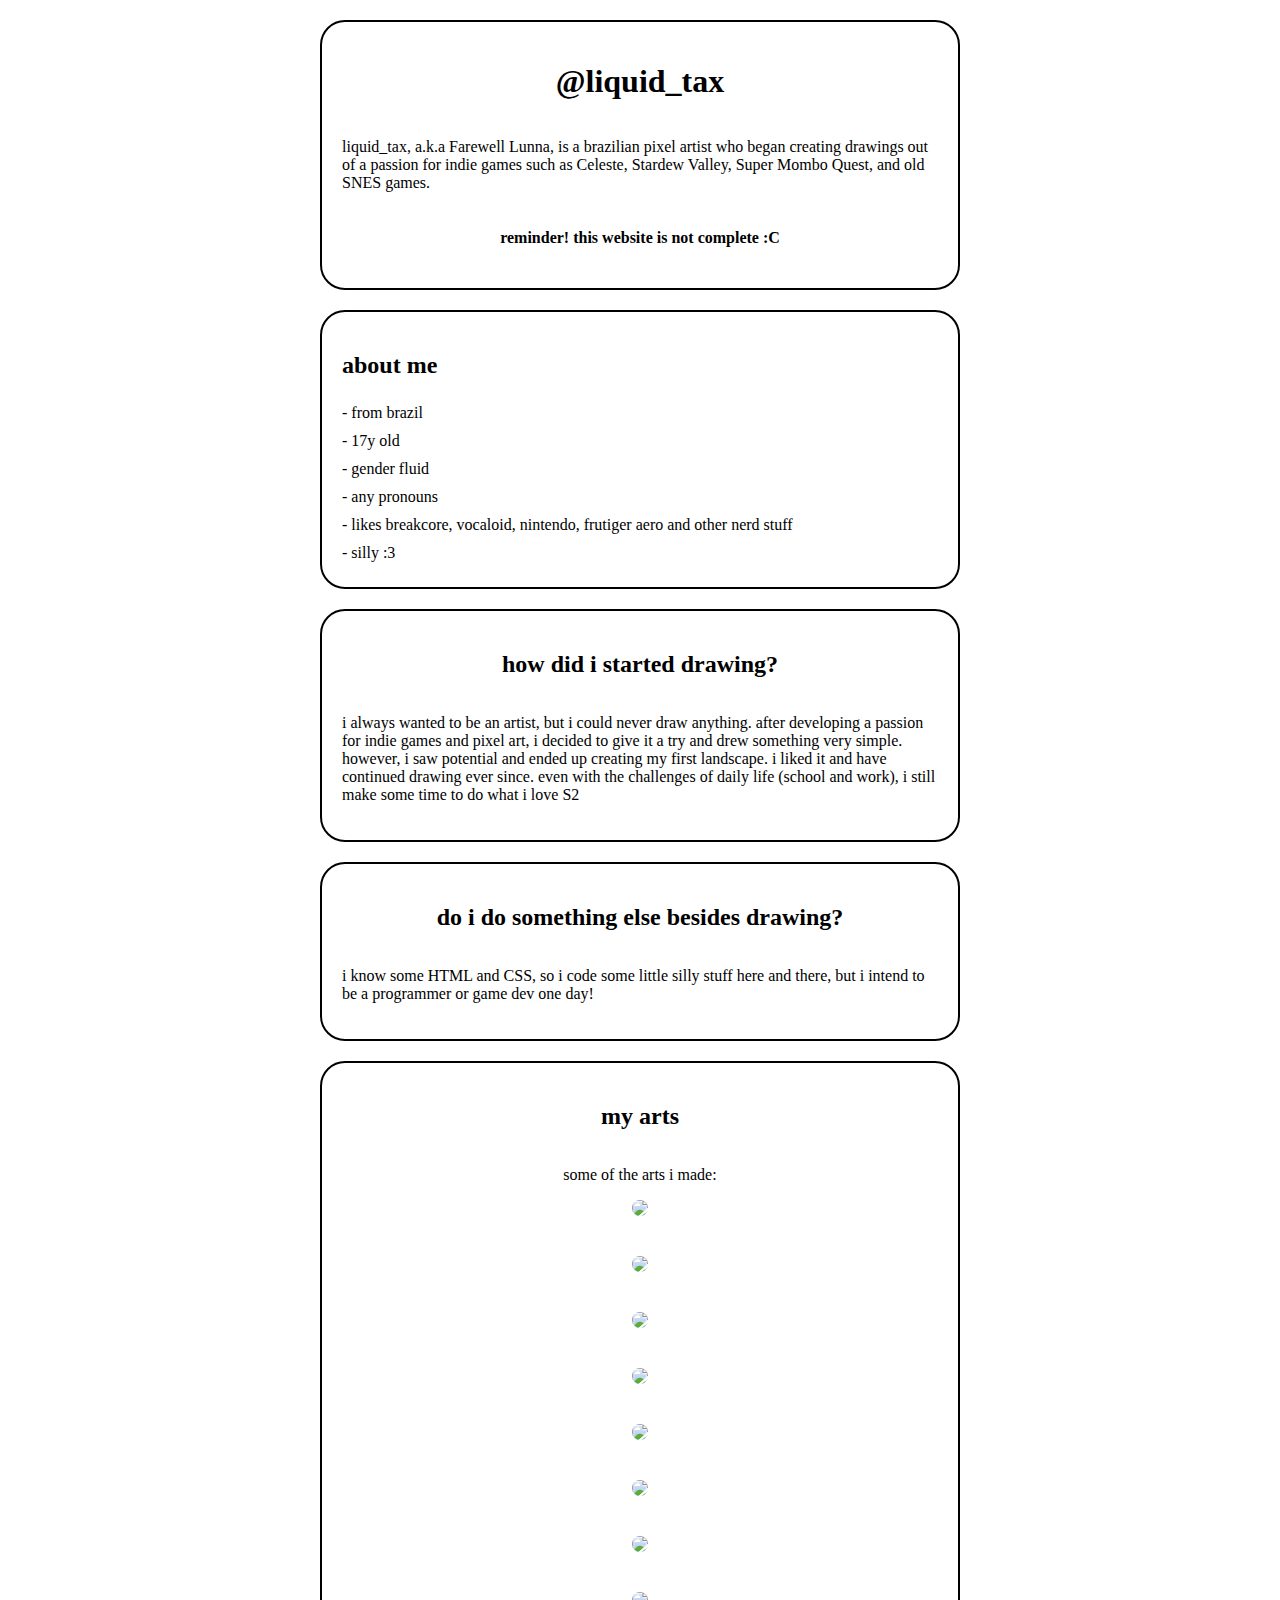
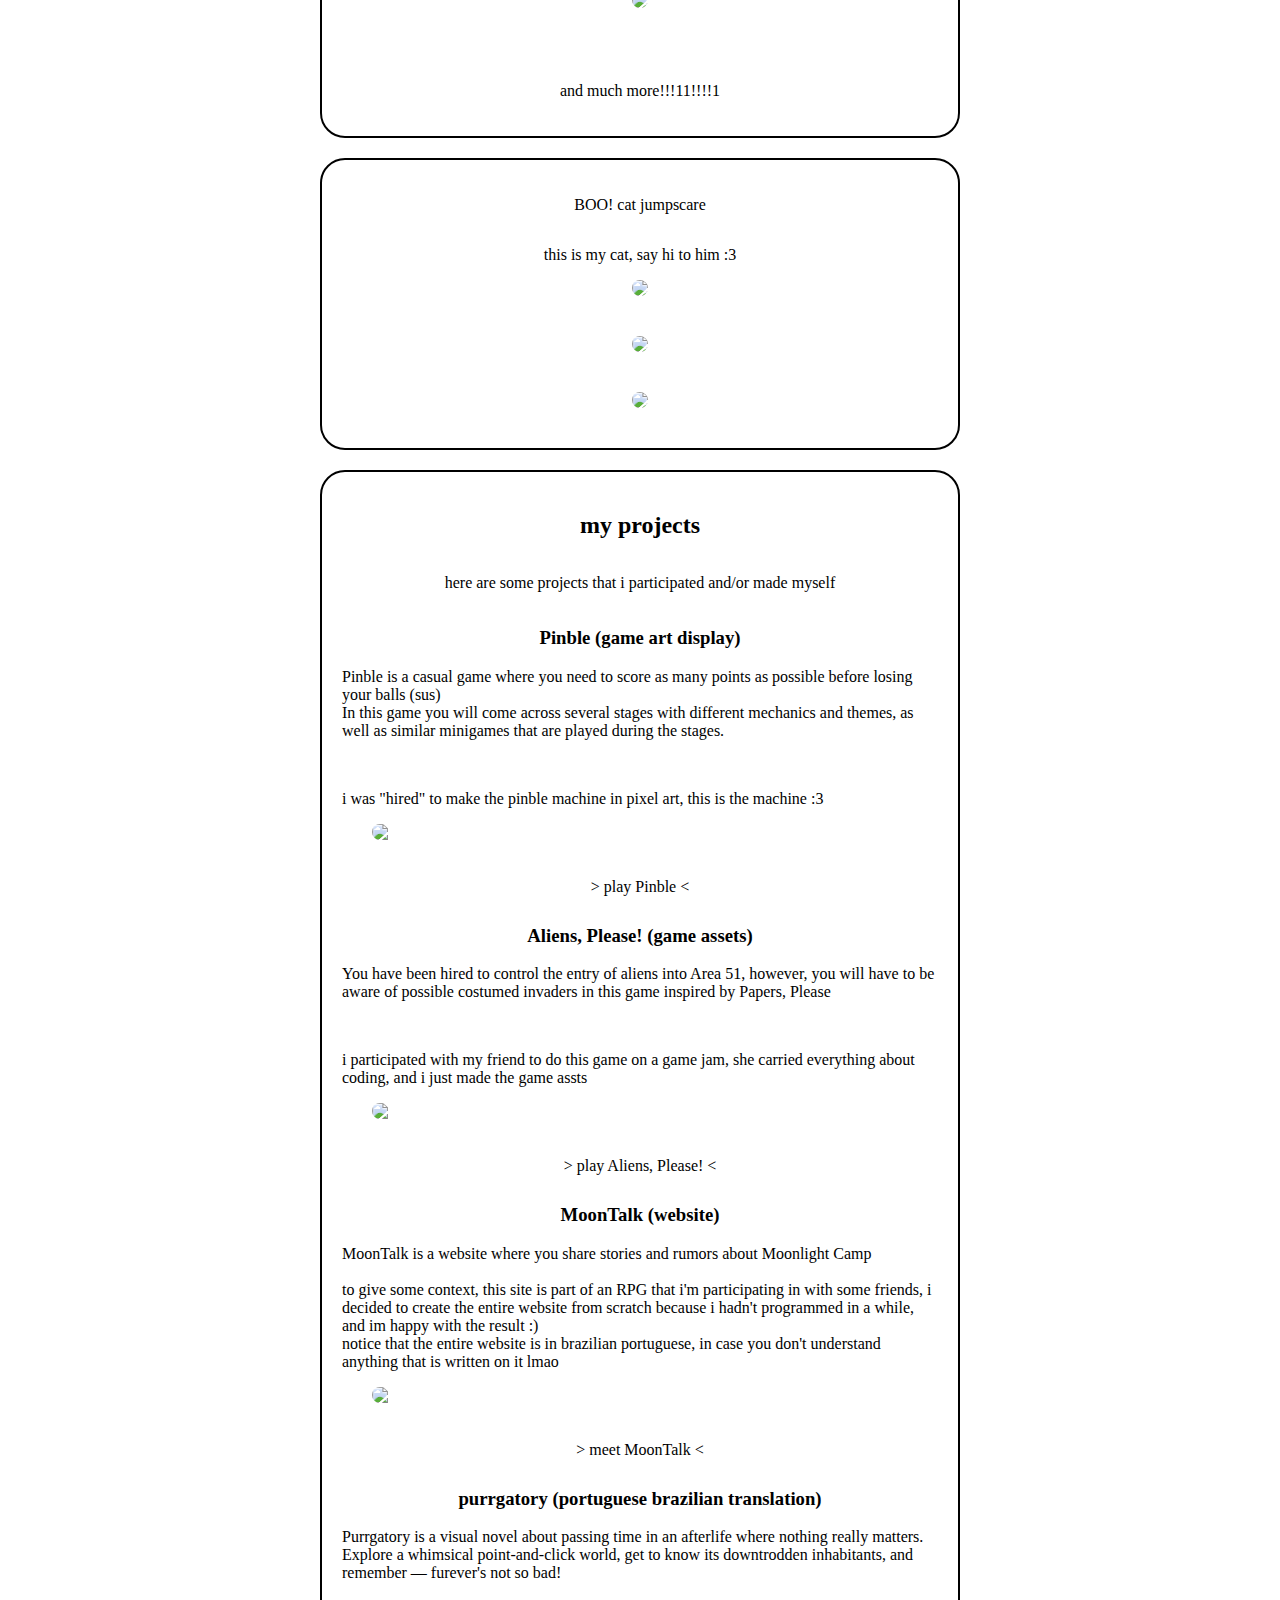
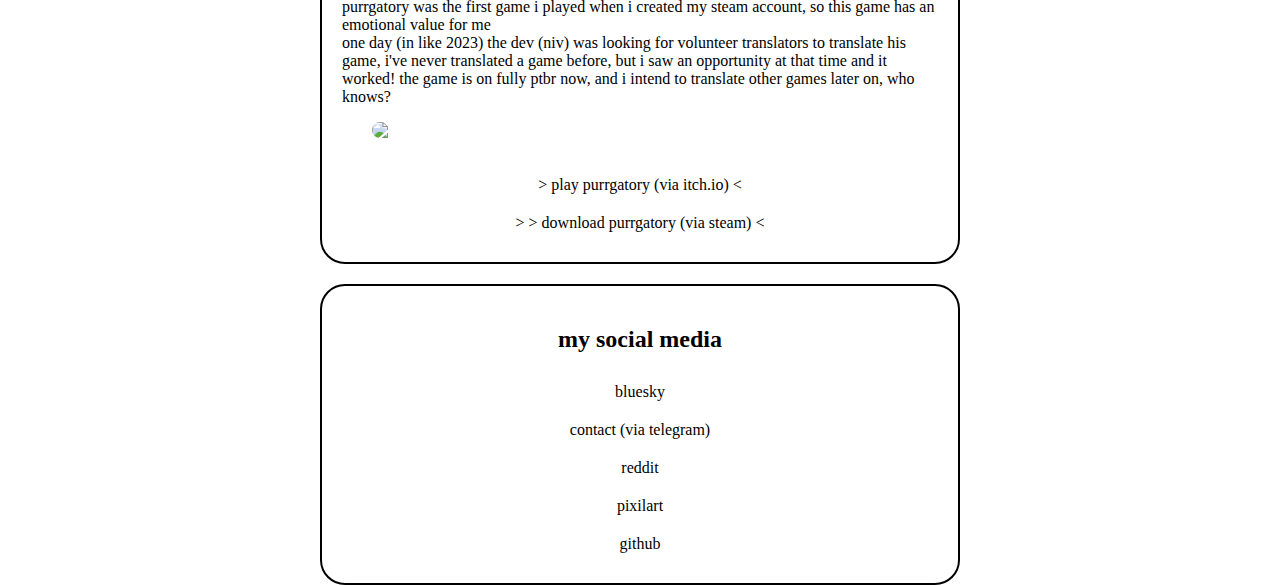
==== index.html @ 8b19fe24 "aded stuf yes" ====
<!DOCTYPE html>
<html lang="pt-br">
<head>
    <meta charset="UTF-8">
    <meta name="viewport" content="width=device-width, initial-scale=1.0">
    <title>liquid_tax</title>
    <link rel="stylesheet" href="style.css">
    <meta name="description" content="liquid_tax - Brazilian pixel artist and indie game enthusiast. explore my art, projects, and more.">

</head>
<body>
    <div class="container">
    <div class="cont-intro">
        <h1>@liquid_tax</h1>
        <p>liquid_tax, a.k.a Farewell Lunna, is a brazilian pixel artist who began creating drawings out of a passion for indie games such as Celeste, Stardew Valley, Super Mombo Quest, and old SNES games.</p>
        <h4>reminder! this website is not complete :C</h4>
    </div>

    <div class="cont-aboutme">
        <h2>about me</h2>
        <p>- from brazil</p>
        <p>- 17y old</p>
        <p>- gender fluid</p>
        <p>- any pronouns</p>
        <p>- likes breakcore, vocaloid, nintendo, frutiger aero and other nerd stuff</p>
        <p>- silly :3</p>
    </div>

    <div class="cont-howitstarted">
        <h2>how did i started drawing?</h2>
        <p>i always wanted to be an artist, but i could never draw anything. after developing a passion for indie games and pixel art, i decided to give it a try and drew something very simple. however, i saw potential and ended up creating my first landscape. i liked it and have continued drawing ever since. even with the challenges of daily life (school and work), i still make some time to do what i love S2</p>
    </div>

    <div class="cont-code">
        <h2>do i do something else besides drawing?</h2>
        <p>i know some HTML and CSS, so i code some little silly stuff here and there, but i intend to be a programmer or game dev one day!</p>
    </div>

    <div class="cont-arts">
        <h2>my arts</h2>
        <p>some of the arts i made:</p>
        <div class="arts-grid"> 
            <img src="images/liquidtaxart_1.png">
            <img src="images/liquidtaxart_2.png">
            <img src="images/liquidtaxart_3.png">
            <img src="images/liquidtaxart_4.png">
            <img src="images/liquidtaxart_5.png">
            <img src="images/liquidtaxart_6.png">
            <img src="images/liquidtaxart_7.png">
            <img src="images/liquidtaxart_8.png">
            <br>
        </div>
        <p>and much more!!!11!!!!1</p>
    </div>

    <div class="cont-cat">
        <p>BOO! cat jumpscare</p>
        <p>this is my cat, say hi to him :3</p>
        <div class="cat-grid">
        <img src="images/cat.jpg">
        <img src="images/cat2.jpg">
        <img src="images/cat3.jpg">
        </div>
    </div>

    <div class="cont-projects">
        <h2>my projects</h2>
        <p>here are some projects that i participated and/or made myself</p>
            <div class="projects-pinble">
                <h3>Pinble (game art display)</h3>
                <p>Pinble is a casual game where you need to score as many points as possible before losing your balls (sus)<br>
                In this game you will come across several stages with different mechanics and themes, as well as similar minigames that are played during the stages.</p>
                <br>
                <p>i was "hired" to make the pinble machine in pixel art, this is the machine :3</p>
                <img src="images/projdisplay_pinble.png"><br>
                <a href="https://controlev.itch.io/pinble" target="_blank"> &gt; play Pinble &lt; </a>
            </div>

            <div class="projects-aliensplease">
                <h3>Aliens, Please! (game assets)</h3>
                <p>You have been hired to control the entry of aliens into Area 51, however, you will have to be aware of possible costumed invaders in this game inspired by Papers, Please</p>
                <br>
                <p>i participated with my friend to do this game on a game jam, she carried everything about coding, and i just made the game assts</p>
                <img src="images/projdisplay_aliens.jpg"><br>
                <a href="https://cachorro-voador.itch.io/aliens-please" target="_blank"> &gt; play Aliens, Please! &lt; </a>
            </div>

            <div class="projects-moontalk">
                <h3>MoonTalk (website)</h3>
                <p>MoonTalk is a website where you share stories and rumors about Moonlight Camp<br><br>
                to give some context, this site is part of an RPG that i'm participating in with some friends, i decided to create the entire website from scratch because i hadn't programmed in a while, and im happy with the result :)<br>
                notice that the entire website is in brazilian portuguese, in case you don't understand anything that is written on it lmao</p>
                <img src="images/projdisplay_moontalk.png"><br>
                <a href=" https://luccatarifa.github.io/moontalk-rumors/" target="_blank"> &gt; meet MoonTalk &lt; </a>
            </div>

            <div class="projects-purrgy">
                <h3>purrgatory (portuguese brazilian translation)</h3>
                <p>Purrgatory is a visual novel about passing time in an afterlife where nothing really matters. Explore a whimsical point-and-click world, get to know its downtrodden inhabitants, and remember — furever's not so bad!</p>
                <p>purrgatory was the first game i played when i created my steam account, so this game has an emotional value for me<br>
                one day (in like 2023) the dev (niv) was looking for volunteer translators to translate his game, i've never translated a game before, but i saw an opportunity at that time and it worked! the game is on fully ptbr now, and i intend to translate other games later on, who knows?</p>
                <img src="images/projdisplay_purrgy.jpg"><br>
                <a href="https://nivrad00.itch.io/purrgatory" target="_blank"> &gt; play purrgatory (via itch.io) &lt; </a><br>>
                <a href="https://store.steampowered.com/app/1713610/Purrgatory/" target="_blank"> &gt; download purrgatory (via steam) &lt; </a>
            </div>
    </div>

    <div class="cont-social">
        <h2>my social media</h2>
        <a href="https://bsky.app/profile/liquidtax.bsky.social" target="_blank">bluesky</a>
        <a href="https://t.me/liquid_tax" target="_blank">contact (via telegram)</a>
        <a href="https://www.reddit.com/user/liquidtax/" target="_blank">reddit</a>
        <a href="https://www.pixilart.com/liquidtax" target="_blank">pixilart</a>
        <a href="https://github.com/luccatarifa" target="_blank">github</a>
        </div>

    </div>
</body>
</html>
---- style.css ----
:root {
    /* cores */
    --bg-color: #ffffff;
}

body, html {
    margin: 0;
    padding: 0;
    height: 100%;
    background-color: var(--bg-color);
}

*, *::before, *::after {
    box-sizing: border-box;
}

/* containters */
.cont-intro,
.cont-aboutme,
.cont-howitstarted,
.cont-social,
.cont-code,
.cont-arts,
.cont-cat,
.cont-projects {
    margin: 20px auto;
    padding: 20px;
    border: 2px solid;
    border-radius: 25px;
    max-width: 900px;
    width: 50%;
    display: flex;
    flex-direction: column;
    justify-content: center;
    align-items: center;
    box-sizing: border-box;
}

.cont-aboutme {
    align-items: flex-start;
}

.cont-aboutme p {
    margin: 5px 0;
}

/* image grids */
.arts-grid, .cat-grid {
    display: grid;
    grid-template-columns: repeat(auto-fill, minmax(200px, 1fr));
    gap: 20px;
    justify-items: center;
}

/* images */
.arts-grid img, 
.cat-grid img, 
.cont-arts img, 
.cont-cat img, 
.cont-projects img {
    max-width: 90%;
    height: auto;
    display: block;
    border-radius: 10px;
    margin-bottom: 20px;
}

/* estilos */
.cont-projects {
    text-align: center;
}

.cont-projects h3,
.cont-projects a {
    text-align: center;
}

.cont-projects p {
    text-align: left;
}

.cont-projects a {
    margin: 10px 0; 
    color: inherit; 
    text-decoration: none; 
    display: inline-block;
}

.cont-projects a:hover {
    text-decoration: underline;
}

.cont-projects img {
    max-height: 400px; 
    object-fit: cover;
    margin: 10px auto;
}

/* social media links */
.cont-social a,
.cont-projects a {
    margin: 10px 0;
    color: inherit;
    text-decoration: none;
}

.cont-social a:hover {
    text-decoration: underline;
}

/* ajuste pra telas menores */
@media (max-width: 768px) {
    .cont-intro,
    .cont-aboutme,
    .cont-howitstarted,
    .cont-social,
    .cont-code,
    .cont-arts,
    .cont-cat,
    .cont-projects {
        width: 90%; 
        padding: 10px; 
    }

    .arts-grid, .cat-grid {
        grid-template-columns: repeat(auto-fill, minmax(150px, 1fr));
    }
}

@media (max-width: 480px) {
    .arts-grid, .cat-grid {
        display: flex;
        flex-direction: row;
        overflow-x: scroll;
        gap: 10px;
    }

    .arts-grid img, .cat-grid img {
        width: 70%;
        flex-shrink: 0;
    }

    .cont-arts img, .cont-cat img {
        max-width: 100%;
    }
}
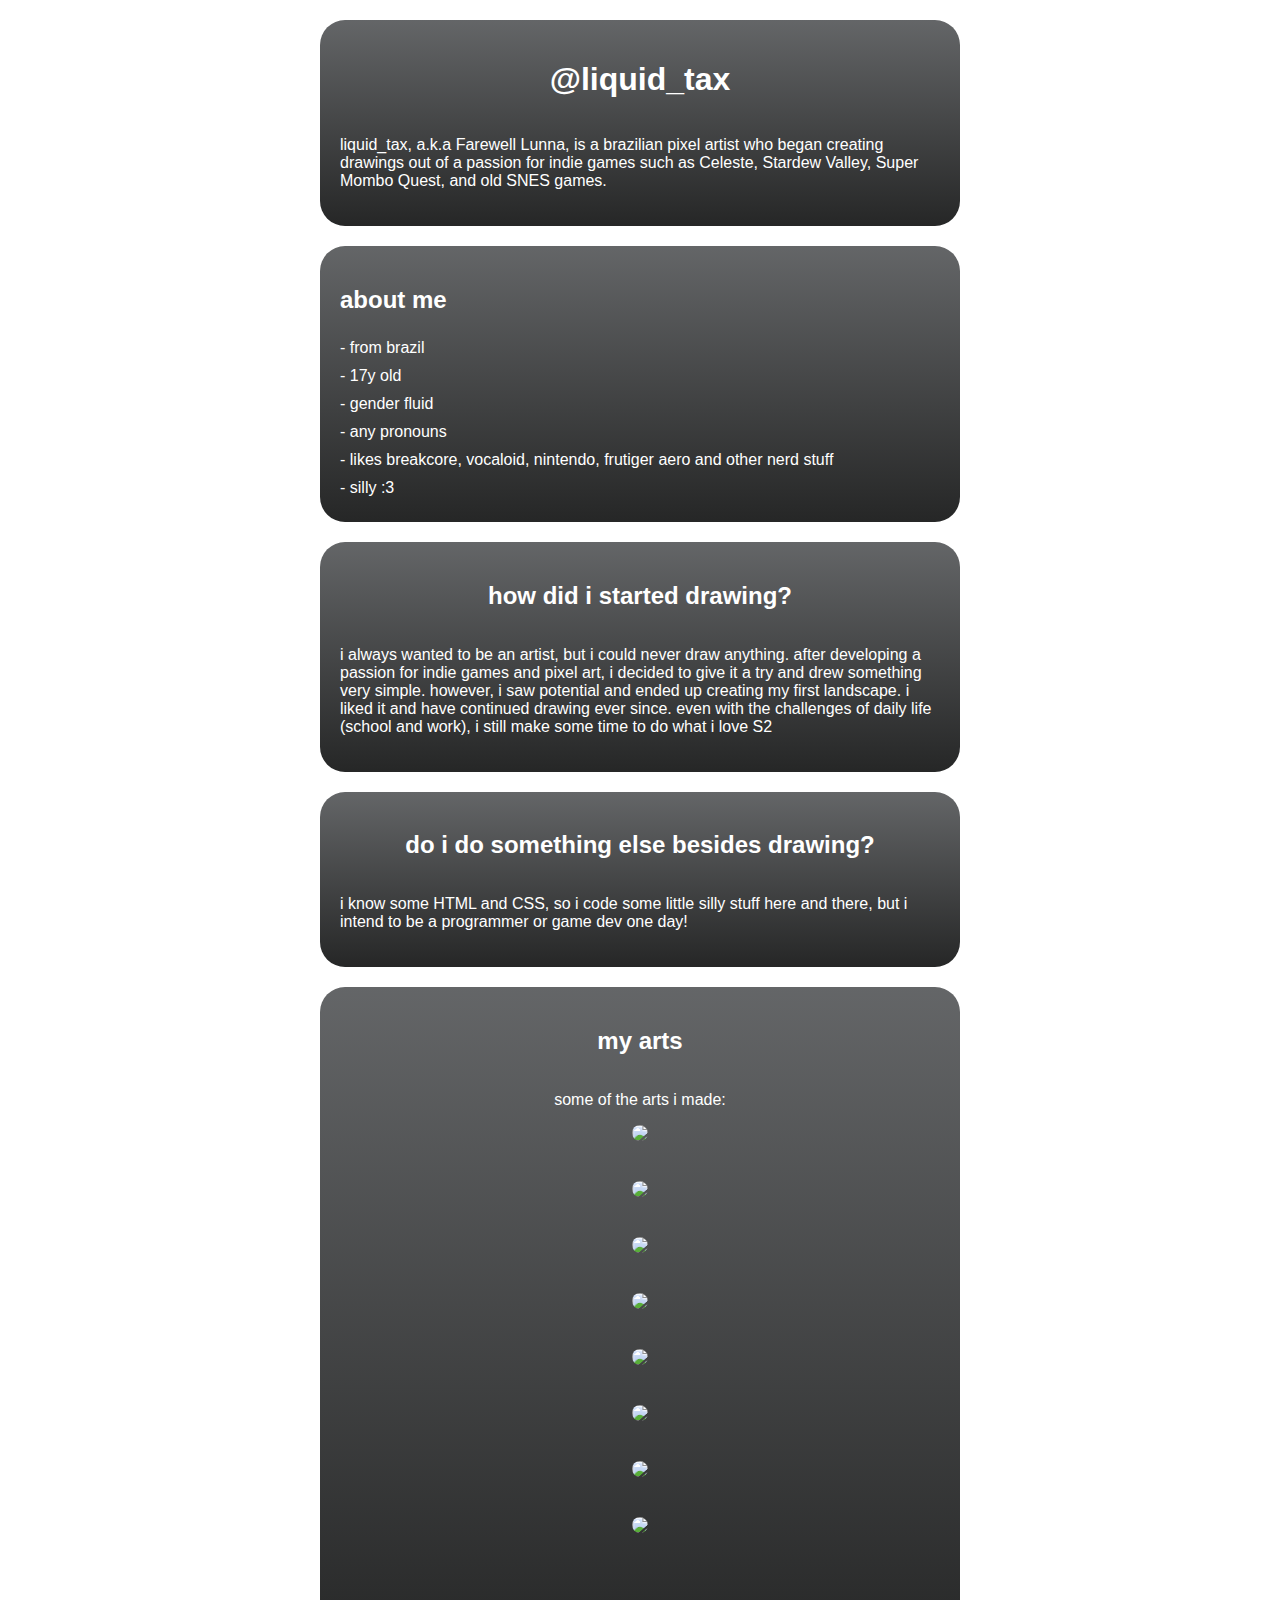
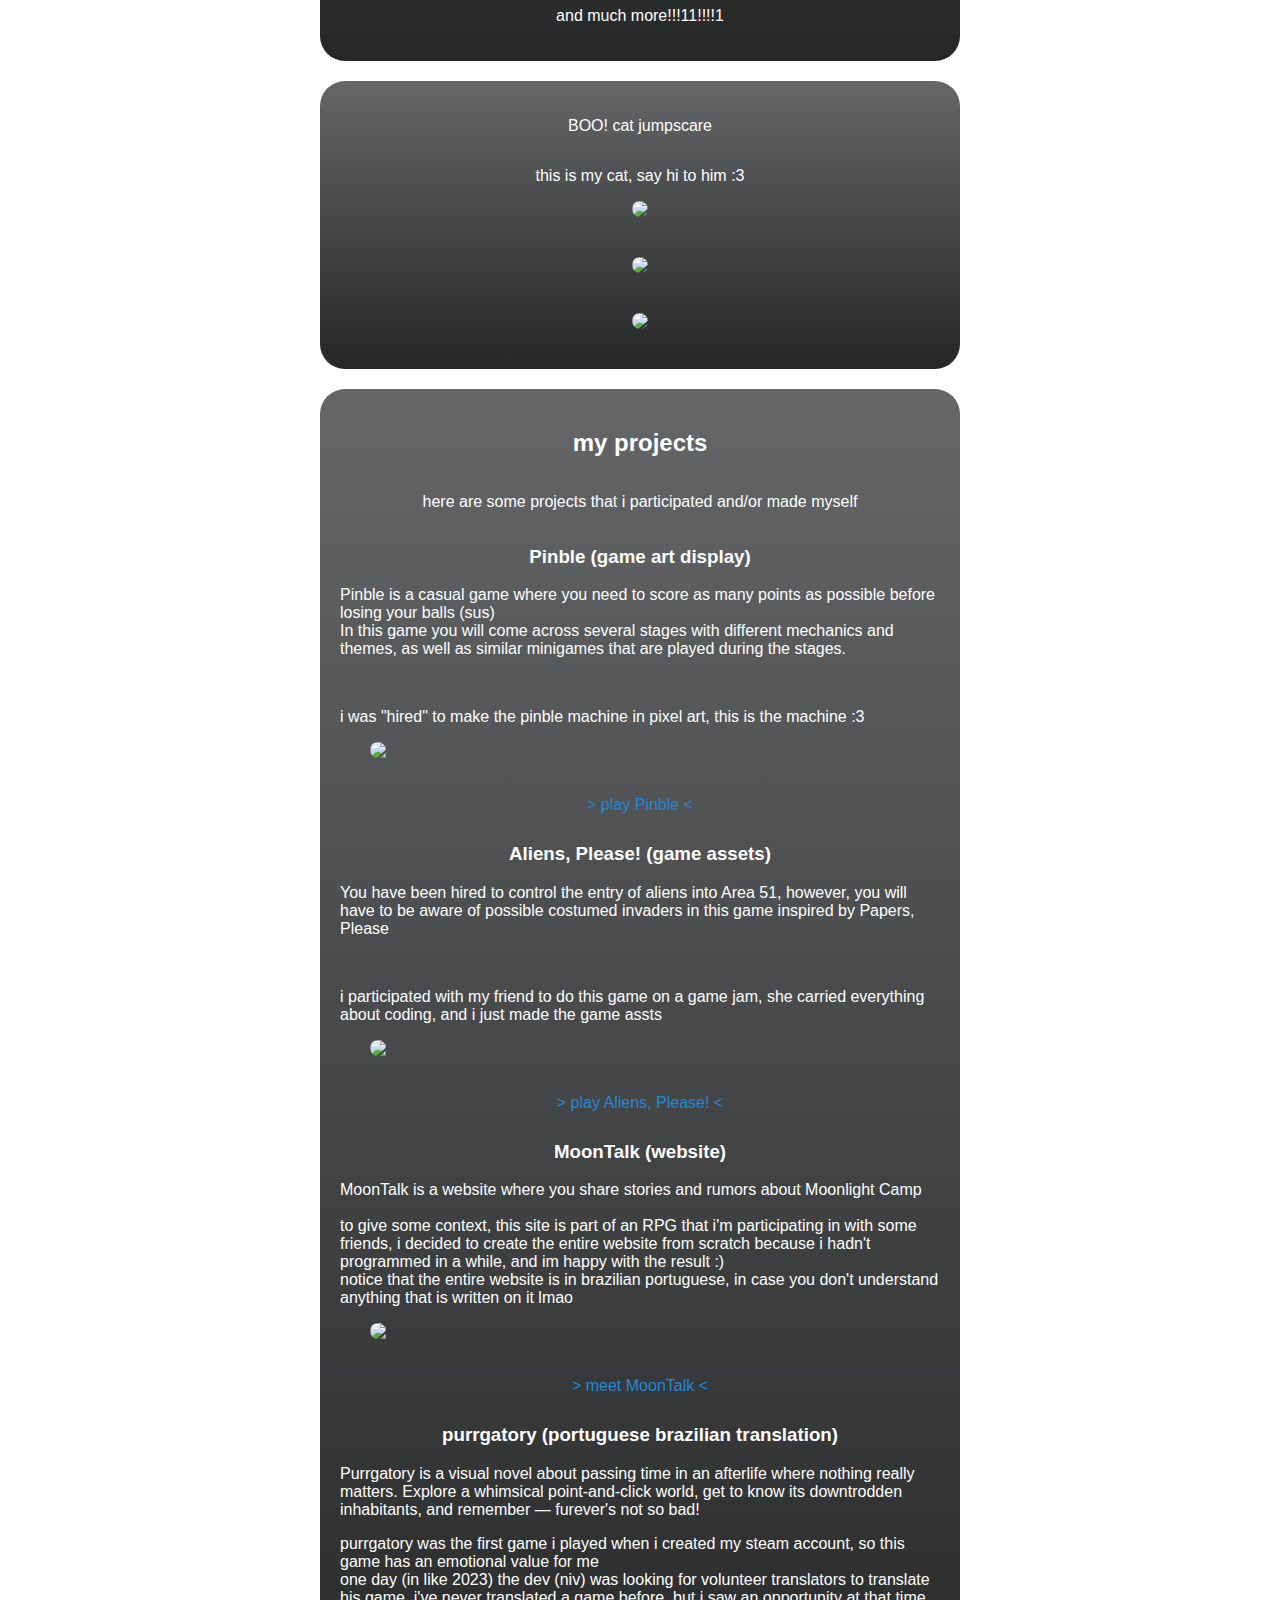
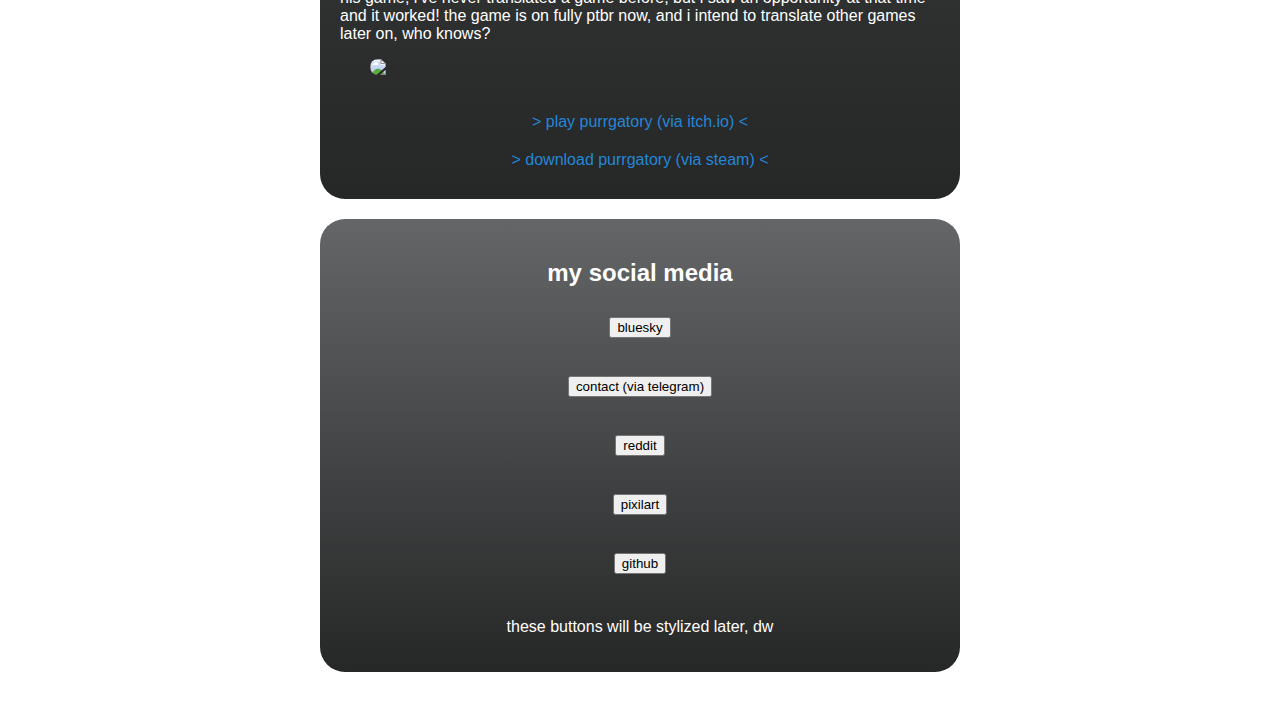
==== commit 5fcfdcec: "more css" ====
--- a/index.html
+++ b/index.html
@@ -5,7 +5,7 @@
     <meta name="viewport" content="width=device-width, initial-scale=1.0">
     <title>liquid_tax</title>
     <link rel="stylesheet" href="style.css">
-    <meta name="description" content="liquid_tax - Brazilian pixel artist and indie game enthusiast. explore my art, projects, and more.">
+    <meta name="description" content="my own portfolio, check it out">
 
 </head>
 <body>
@@ -13,7 +13,6 @@
     <div class="cont-intro">
         <h1>@liquid_tax</h1>
         <p>liquid_tax, a.k.a Farewell Lunna, is a brazilian pixel artist who began creating drawings out of a passion for indie games such as Celeste, Stardew Valley, Super Mombo Quest, and old SNES games.</p>
-        <h4>reminder! this website is not complete :C</h4>
     </div>
 
     <div class="cont-aboutme">
@@ -100,20 +99,22 @@
                 <p>purrgatory was the first game i played when i created my steam account, so this game has an emotional value for me<br>
                 one day (in like 2023) the dev (niv) was looking for volunteer translators to translate his game, i've never translated a game before, but i saw an opportunity at that time and it worked! the game is on fully ptbr now, and i intend to translate other games later on, who knows?</p>
                 <img src="images/projdisplay_purrgy.jpg"><br>
-                <a href="https://nivrad00.itch.io/purrgatory" target="_blank"> &gt; play purrgatory (via itch.io) &lt; </a><br>>
-                <a href="https://store.steampowered.com/app/1713610/Purrgatory/" target="_blank"> &gt; download purrgatory (via steam) &lt; </a>
+                <a href="https://nivrad00.itch.io/purrgatory" target="_blank"> &gt; play purrgatory (via itch.io) &lt; </a><br>
+                <a href="https://store.steampowered.com/app/1713610/Purrgatory/" target="_blank">&gt; download purrgatory (via steam) &lt; </a>
             </div>
     </div>
 
     <div class="cont-social">
         <h2>my social media</h2>
-        <a href="https://bsky.app/profile/liquidtax.bsky.social" target="_blank">bluesky</a>
-        <a href="https://t.me/liquid_tax" target="_blank">contact (via telegram)</a>
-        <a href="https://www.reddit.com/user/liquidtax/" target="_blank">reddit</a>
-        <a href="https://www.pixilart.com/liquidtax" target="_blank">pixilart</a>
-        <a href="https://github.com/luccatarifa" target="_blank">github</a>
+        <a href="https://bsky.app/profile/liquidtax.bsky.social" target="_blank"><button>bluesky</button></a><br>
+        <a href="https://t.me/liquid_tax" target="_blank"><button>contact (via telegram)</button></a><br>
+        <a href="https://www.reddit.com/user/liquidtax/" target="_blank"><button>reddit</button></a><br>
+        <a href="https://www.pixilart.com/liquidtax" target="_blank"><button>pixilart</button></a><br>
+        <a href="https://github.com/luccatarifa" target="_blank"><button>github</button></a><br>
+        <p>these buttons will be stylized later, dw</p>
         </div>
+    </div>
 
-    </div>
+    <div class="blank">.</div>
 </body>
 </html>--- a/style.css
+++ b/style.css
@@ -1,13 +1,33 @@
+@font-face {
+    font-family: 'Myriad Apple';
+    src: url(font/MYRIADAT.TTF) format('truetype');
+    font-weight: normal;
+    font-style: normal;
+}
+
 :root {
     /* cores */
-    --bg-color: #ffffff;
+    --w: #ffffff;
+    --button: #2387d8;
+    --gradient-start: #535557e6;
+    --gradient-end: #0e0f0fe6;
 }
 
 body, html {
     margin: 0;
     padding: 0;
     height: 100%;
-    background-color: var(--bg-color);
+    background-image: url(images/bg.jpg);
+    background-size: 100%;
+    font-family: "Myriad Apple", sans-serif;
+}
+
+body, html p, h1, h2, h3 {
+    color: var(--w)
+}
+
+body, html a {
+    color: var(--button)
 }
 
 *, *::before, *::after {
@@ -25,7 +45,6 @@
 .cont-projects {
     margin: 20px auto;
     padding: 20px;
-    border: 2px solid;
     border-radius: 25px;
     max-width: 900px;
     width: 50%;
@@ -34,6 +53,7 @@
     justify-content: center;
     align-items: center;
     box-sizing: border-box;
+    background-image: linear-gradient(180deg, var(--gradient-start) 0%, var(--gradient-end) 100%);
 }
 
 .cont-aboutme {
@@ -42,6 +62,11 @@
 
 .cont-aboutme p {
     margin: 5px 0;
+}
+
+.blank {
+    margin-bottom: 20px;
+    opacity: 0;
 }
 
 /* image grids */
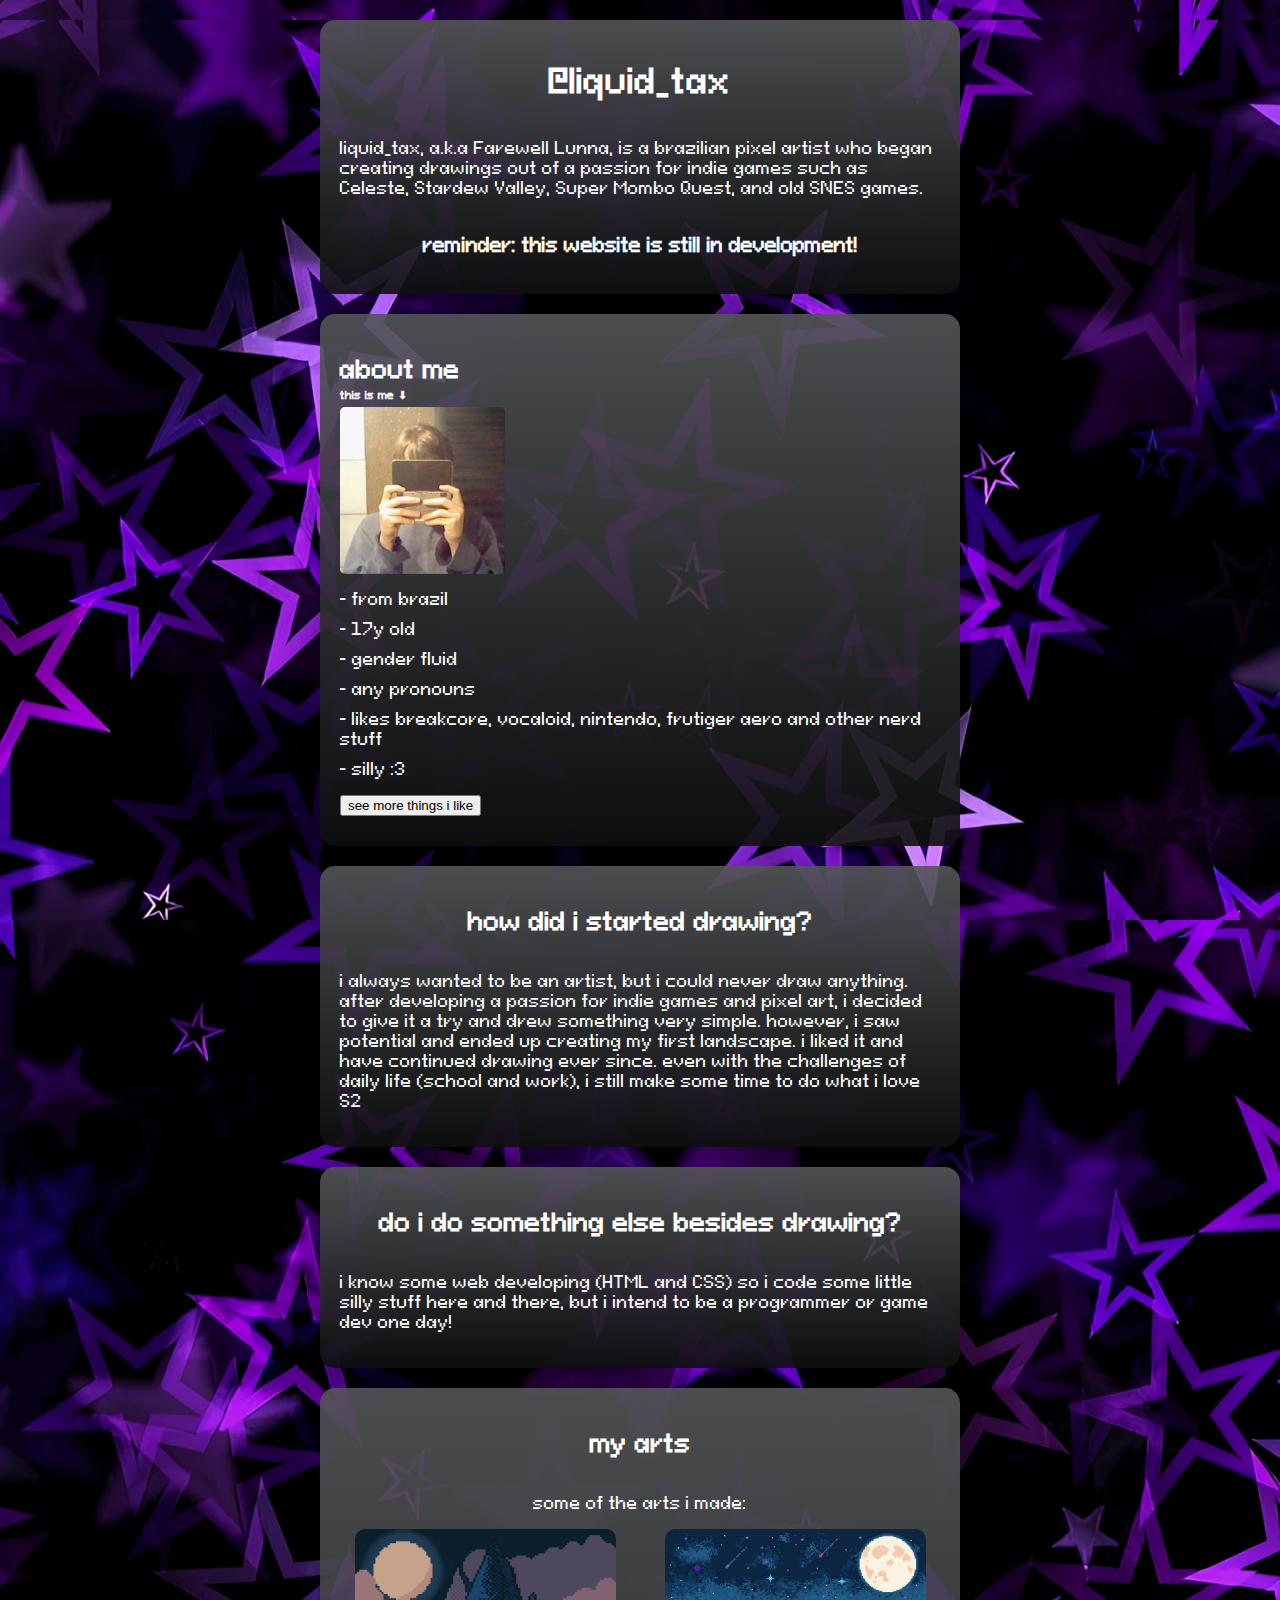
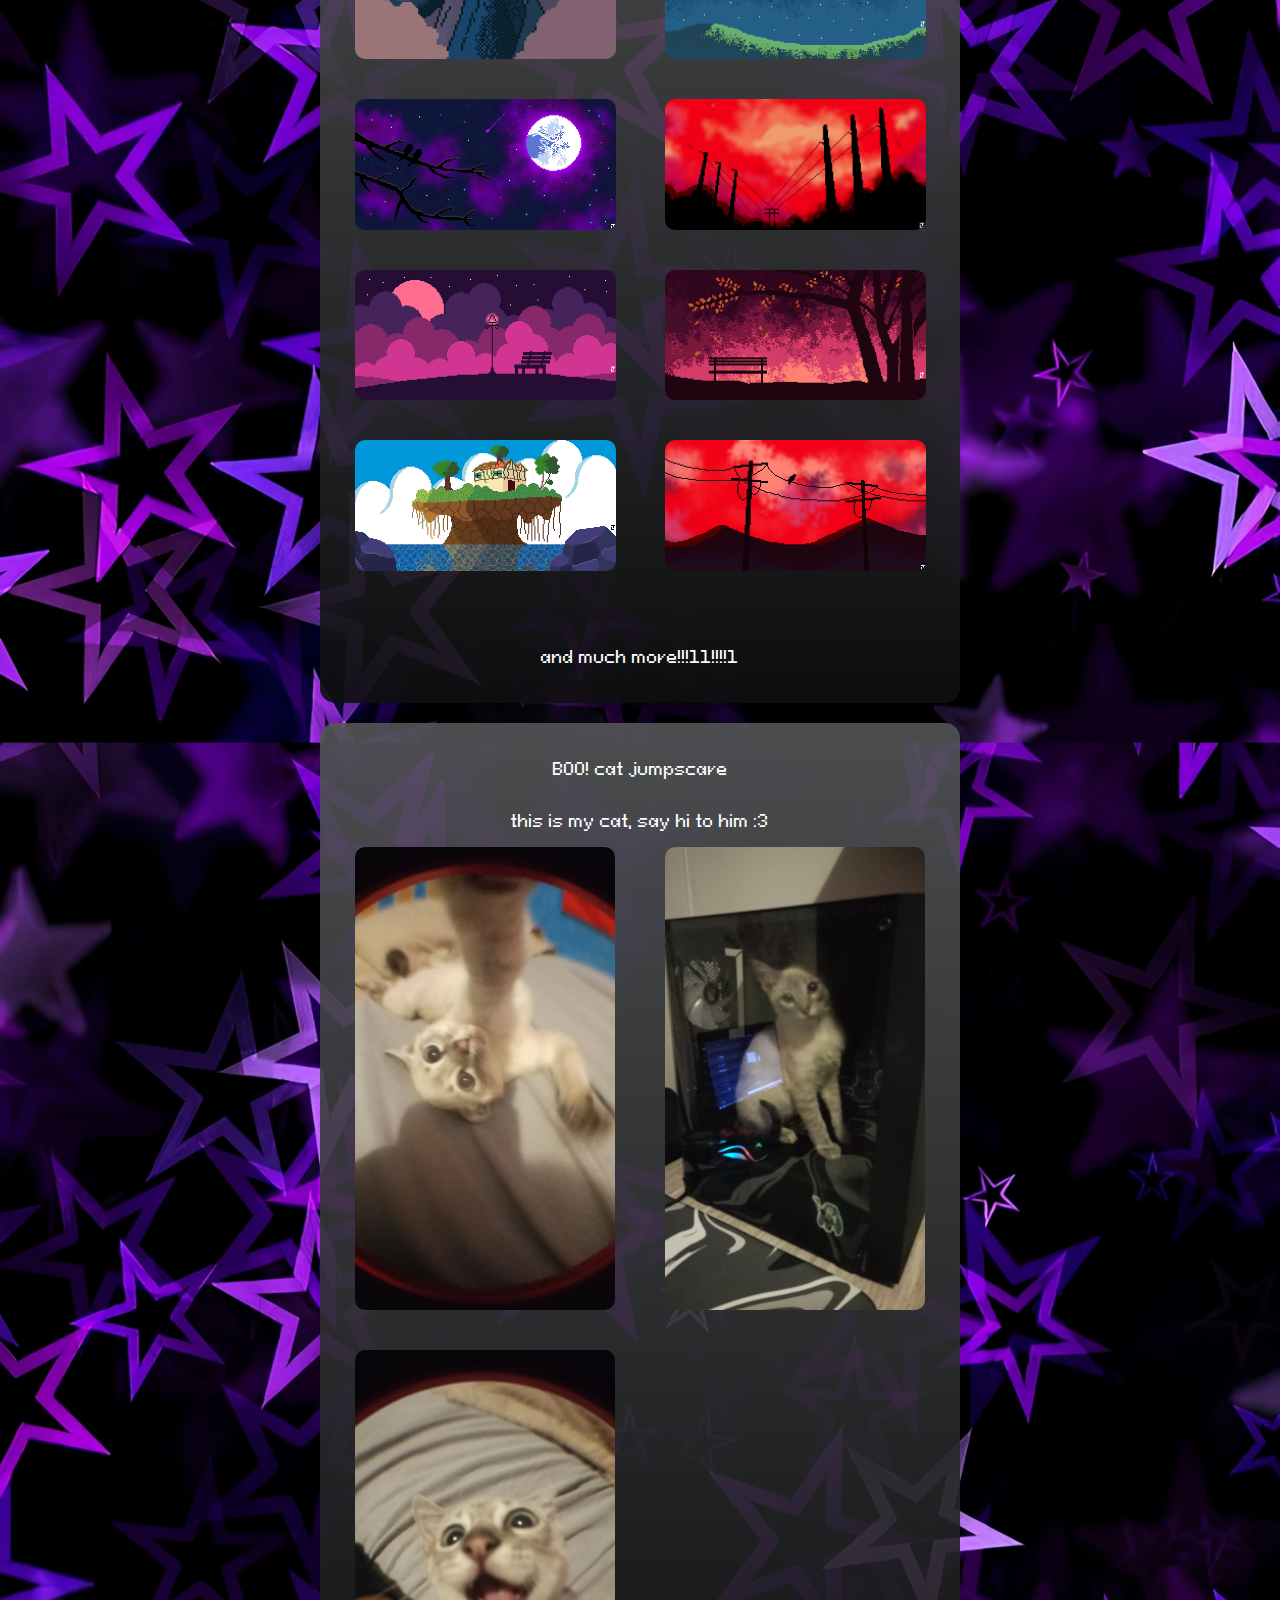
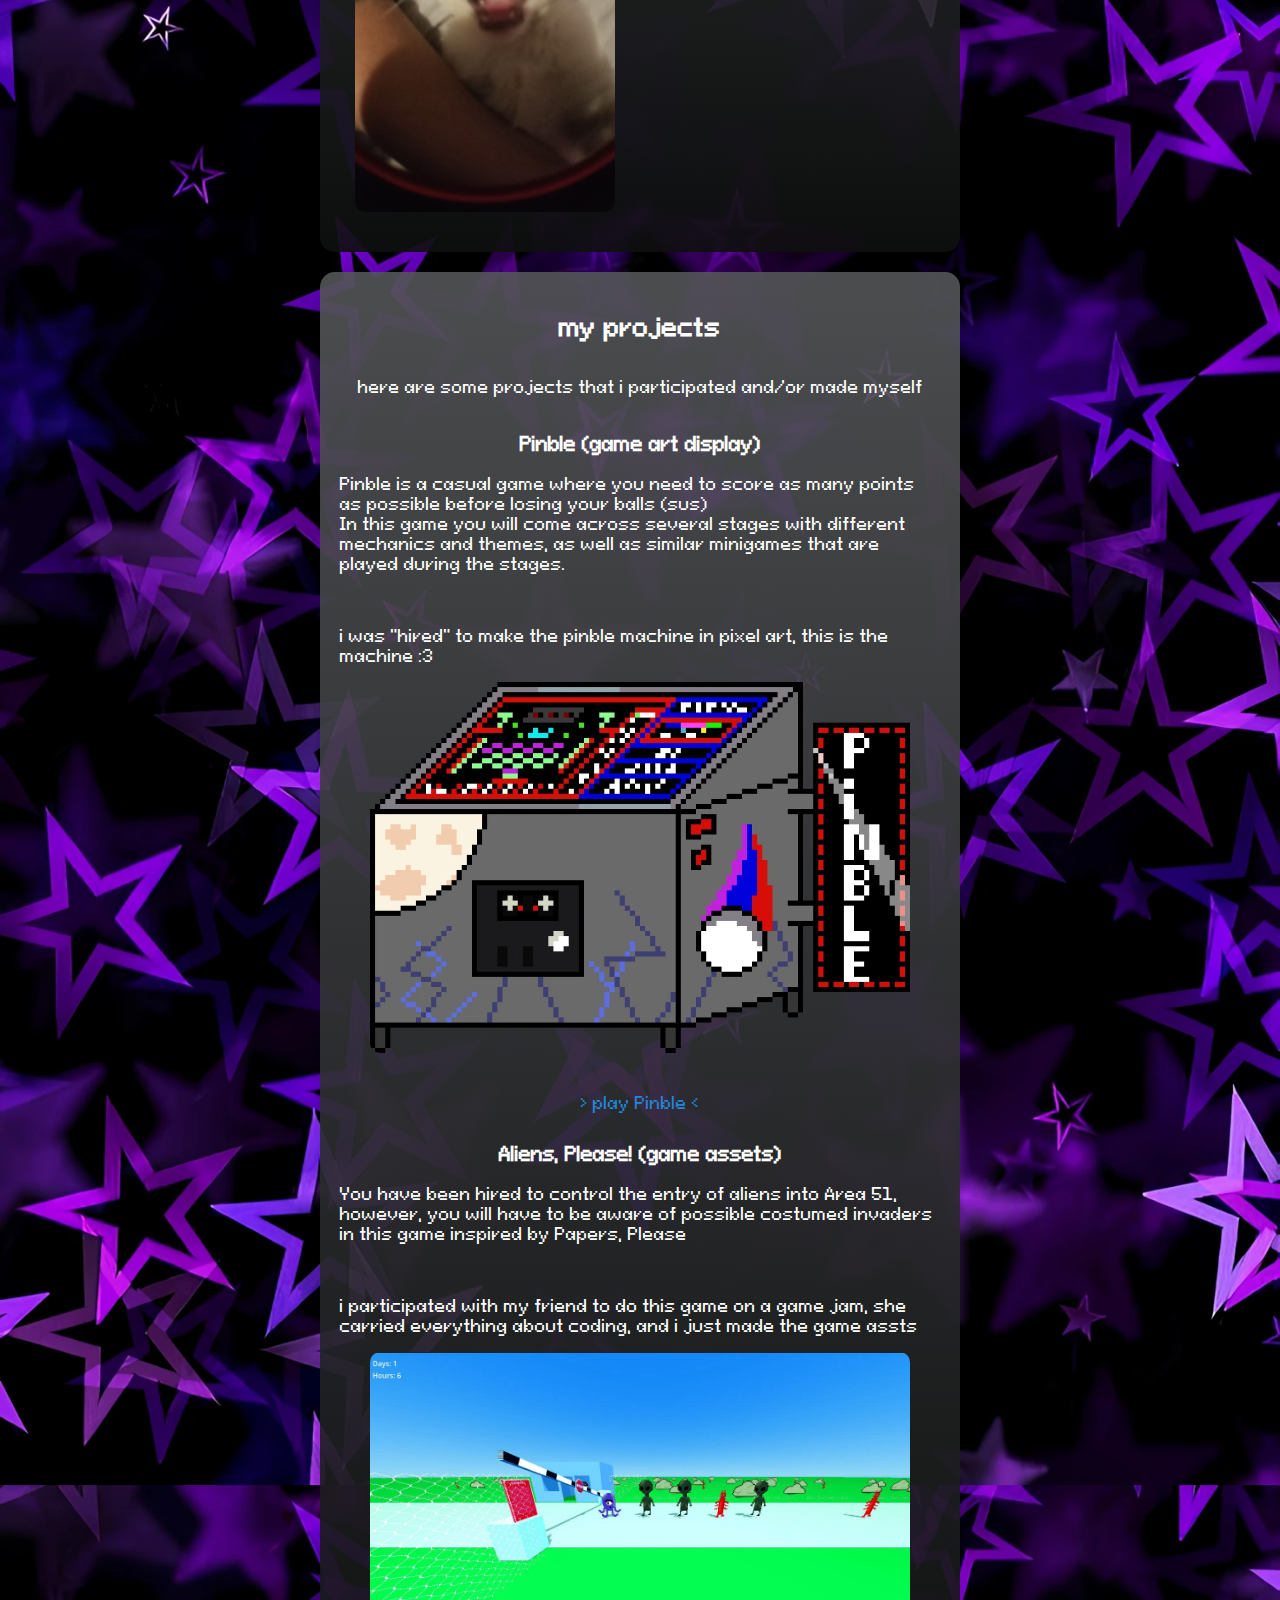
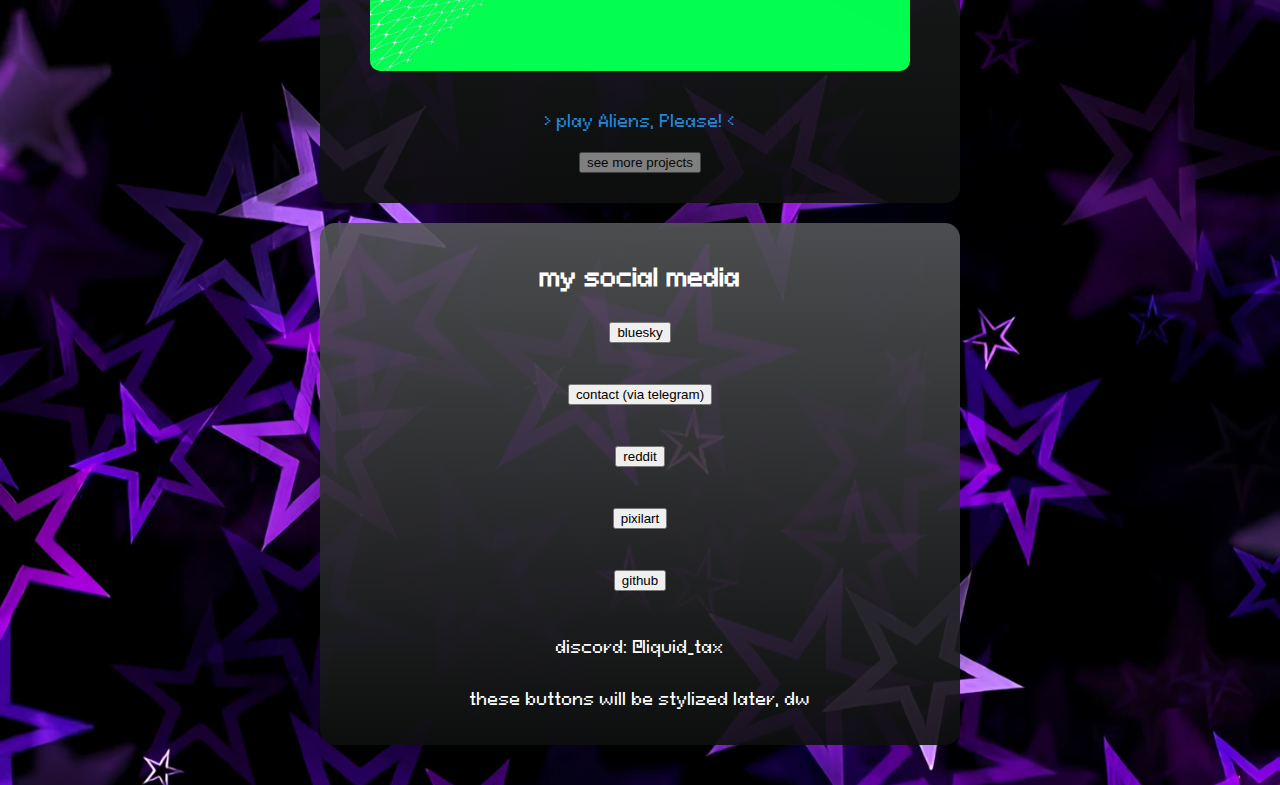
==== commit e8d2e2b8: "added stuff" ====
--- a/index.html
+++ b/index.html
@@ -3,7 +3,7 @@
 <head>
     <meta charset="UTF-8">
     <meta name="viewport" content="width=device-width, initial-scale=1.0">
-    <title>liquid_tax</title>
+    <title>Lunna's portfolio</title>
     <link rel="stylesheet" href="style.css">
     <meta name="description" content="my own portfolio, check it out">
 
@@ -13,16 +13,20 @@
     <div class="cont-intro">
         <h1>@liquid_tax</h1>
         <p>liquid_tax, a.k.a Farewell Lunna, is a brazilian pixel artist who began creating drawings out of a passion for indie games such as Celeste, Stardew Valley, Super Mombo Quest, and old SNES games.</p>
+        <h3>reminder: this website is still in development!</h3>
     </div>
 
     <div class="cont-aboutme">
         <h2>about me</h2>
+        <h6>this is me  ⬇</h6>
+        <img src="images/liquid.webp">
         <p>- from brazil</p>
         <p>- 17y old</p>
         <p>- gender fluid</p>
         <p>- any pronouns</p>
         <p>- likes breakcore, vocaloid, nintendo, frutiger aero and other nerd stuff</p>
         <p>- silly :3</p>
+        <a href="stuffilike/index.html"><button>see more things i like</button></a>
     </div>
 
     <div class="cont-howitstarted">
@@ -32,21 +36,21 @@
 
     <div class="cont-code">
         <h2>do i do something else besides drawing?</h2>
-        <p>i know some HTML and CSS, so i code some little silly stuff here and there, but i intend to be a programmer or game dev one day!</p>
+        <p>i know some web developing (HTML and CSS) so i code some little silly stuff here and there, but i intend to be a programmer or game dev one day!</p>
     </div>
 
     <div class="cont-arts">
         <h2>my arts</h2>
         <p>some of the arts i made:</p>
         <div class="arts-grid"> 
-            <img src="images/liquidtaxart_1.png">
-            <img src="images/liquidtaxart_2.png">
-            <img src="images/liquidtaxart_3.png">
-            <img src="images/liquidtaxart_4.png">
-            <img src="images/liquidtaxart_5.png">
-            <img src="images/liquidtaxart_6.png">
-            <img src="images/liquidtaxart_7.png">
-            <img src="images/liquidtaxart_8.png">
+            <img src="images/liquidtaxart_1.webp">
+            <img src="images/liquidtaxart_2.webp">
+            <img src="images/liquidtaxart_3.webp">
+            <img src="images/liquidtaxart_4.webp">
+            <img src="images/liquidtaxart_5.webp">
+            <img src="images/liquidtaxart_6.webp">
+            <img src="images/liquidtaxart_7.webp">
+            <img src="images/liquidtaxart_8.webp">
             <br>
         </div>
         <p>and much more!!!11!!!!1</p>
@@ -56,9 +60,9 @@
         <p>BOO! cat jumpscare</p>
         <p>this is my cat, say hi to him :3</p>
         <div class="cat-grid">
-        <img src="images/cat.jpg">
-        <img src="images/cat2.jpg">
-        <img src="images/cat3.jpg">
+        <img src="images/cat.webp">
+        <img src="images/cat2.webp">
+        <img src="images/cat3.webp">
         </div>
     </div>
 
@@ -71,7 +75,7 @@
                 In this game you will come across several stages with different mechanics and themes, as well as similar minigames that are played during the stages.</p>
                 <br>
                 <p>i was "hired" to make the pinble machine in pixel art, this is the machine :3</p>
-                <img src="images/projdisplay_pinble.png"><br>
+                <img src="images/projdisplay_pinble.webp"><br>
                 <a href="https://controlev.itch.io/pinble" target="_blank"> &gt; play Pinble &lt; </a>
             </div>
 
@@ -80,28 +84,10 @@
                 <p>You have been hired to control the entry of aliens into Area 51, however, you will have to be aware of possible costumed invaders in this game inspired by Papers, Please</p>
                 <br>
                 <p>i participated with my friend to do this game on a game jam, she carried everything about coding, and i just made the game assts</p>
-                <img src="images/projdisplay_aliens.jpg"><br>
+                <img src="images/projdisplay_aliens.webp"><br>
                 <a href="https://cachorro-voador.itch.io/aliens-please" target="_blank"> &gt; play Aliens, Please! &lt; </a>
             </div>
-
-            <div class="projects-moontalk">
-                <h3>MoonTalk (website)</h3>
-                <p>MoonTalk is a website where you share stories and rumors about Moonlight Camp<br><br>
-                to give some context, this site is part of an RPG that i'm participating in with some friends, i decided to create the entire website from scratch because i hadn't programmed in a while, and im happy with the result :)<br>
-                notice that the entire website is in brazilian portuguese, in case you don't understand anything that is written on it lmao</p>
-                <img src="images/projdisplay_moontalk.png"><br>
-                <a href=" https://luccatarifa.github.io/moontalk-rumors/" target="_blank"> &gt; meet MoonTalk &lt; </a>
-            </div>
-
-            <div class="projects-purrgy">
-                <h3>purrgatory (portuguese brazilian translation)</h3>
-                <p>Purrgatory is a visual novel about passing time in an afterlife where nothing really matters. Explore a whimsical point-and-click world, get to know its downtrodden inhabitants, and remember — furever's not so bad!</p>
-                <p>purrgatory was the first game i played when i created my steam account, so this game has an emotional value for me<br>
-                one day (in like 2023) the dev (niv) was looking for volunteer translators to translate his game, i've never translated a game before, but i saw an opportunity at that time and it worked! the game is on fully ptbr now, and i intend to translate other games later on, who knows?</p>
-                <img src="images/projdisplay_purrgy.jpg"><br>
-                <a href="https://nivrad00.itch.io/purrgatory" target="_blank"> &gt; play purrgatory (via itch.io) &lt; </a><br>
-                <a href="https://store.steampowered.com/app/1713610/Purrgatory/" target="_blank">&gt; download purrgatory (via steam) &lt; </a>
-            </div>
+        <a href="projects/index.html"><button>see more projects</button></a>
     </div>
 
     <div class="cont-social">
@@ -111,10 +97,13 @@
         <a href="https://www.reddit.com/user/liquidtax/" target="_blank"><button>reddit</button></a><br>
         <a href="https://www.pixilart.com/liquidtax" target="_blank"><button>pixilart</button></a><br>
         <a href="https://github.com/luccatarifa" target="_blank"><button>github</button></a><br>
+        <p>discord: @liquid_tax</p>
         <p>these buttons will be stylized later, dw</p>
         </div>
     </div>
 
+    <div>
+    </div>
     <div class="blank">.</div>
 </body>
 </html>--- a/style.css
+++ b/style.css
@@ -1,6 +1,6 @@
 @font-face {
-    font-family: 'Myriad Apple';
-    src: url(font/MYRIADAT.TTF) format('truetype');
+    font-family: 'Pixeloid Sans';
+    src: url(font/PixeloidSans-mLxMm.ttf) format('truetype');
     font-weight: normal;
     font-style: normal;
 }
@@ -17,12 +17,13 @@
     margin: 0;
     padding: 0;
     height: 100%;
-    background-image: url(images/bg.jpg);
+    background-image: url(images/bg.webp);
     background-size: 100%;
-    font-family: "Myriad Apple", sans-serif;
-}
-
-body, html p, h1, h2, h3 {
+    font-family: "Pixeloid Sans", sans-serif;
+}
+
+
+body, html p, h1, h2, h3, h6 {
     color: var(--w)
 }
 
@@ -32,11 +33,17 @@
 
 *, *::before, *::after {
     box-sizing: border-box;
+}
+
+.cont-aboutme h6 {
+    margin-top: -15px;
+    margin-bottom: 5px;
 }
 
 /* containters */
 .cont-intro,
 .cont-aboutme,
+.cont-stuffilike,
 .cont-howitstarted,
 .cont-social,
 .cont-code,
@@ -45,7 +52,7 @@
 .cont-projects {
     margin: 20px auto;
     padding: 20px;
-    border-radius: 25px;
+    border-radius: 15px;
     max-width: 900px;
     width: 50%;
     display: flex;
@@ -60,6 +67,11 @@
     align-items: flex-start;
 }
 
+.cont-stuffilike {
+    align-items: center;
+    justify-content: center;
+}
+
 .cont-aboutme p {
     margin: 5px 0;
 }
@@ -67,6 +79,14 @@
 .blank {
     margin-bottom: 20px;
     opacity: 0;
+}
+
+/* buttons */
+
+.cont-aboutme button,
+.cont-projects button,
+.cont-stuffilike button {
+    cursor: pointer;
 }
 
 /* image grids */
@@ -90,6 +110,13 @@
     margin-bottom: 20px;
 }
 
+.cont-aboutme img {
+    align-items: right;
+    max-width: 165px;
+    display: block;
+    border-radius: 5px;
+    margin-bottom: 10px;
+}
 /* estilos */
 .cont-projects {
     text-align: center;
@@ -123,6 +150,7 @@
 
 /* social media links */
 .cont-social a,
+.cont-aboutme a,
 .cont-projects a {
     margin: 10px 0;
     color: inherit;
@@ -133,6 +161,10 @@
     text-decoration: underline;
 }
 
+/* social media style */
+.cont-projects a button {
+    opacity: 0.5;
+}
 /* ajuste pra telas menores */
 @media (max-width: 768px) {
     .cont-intro,
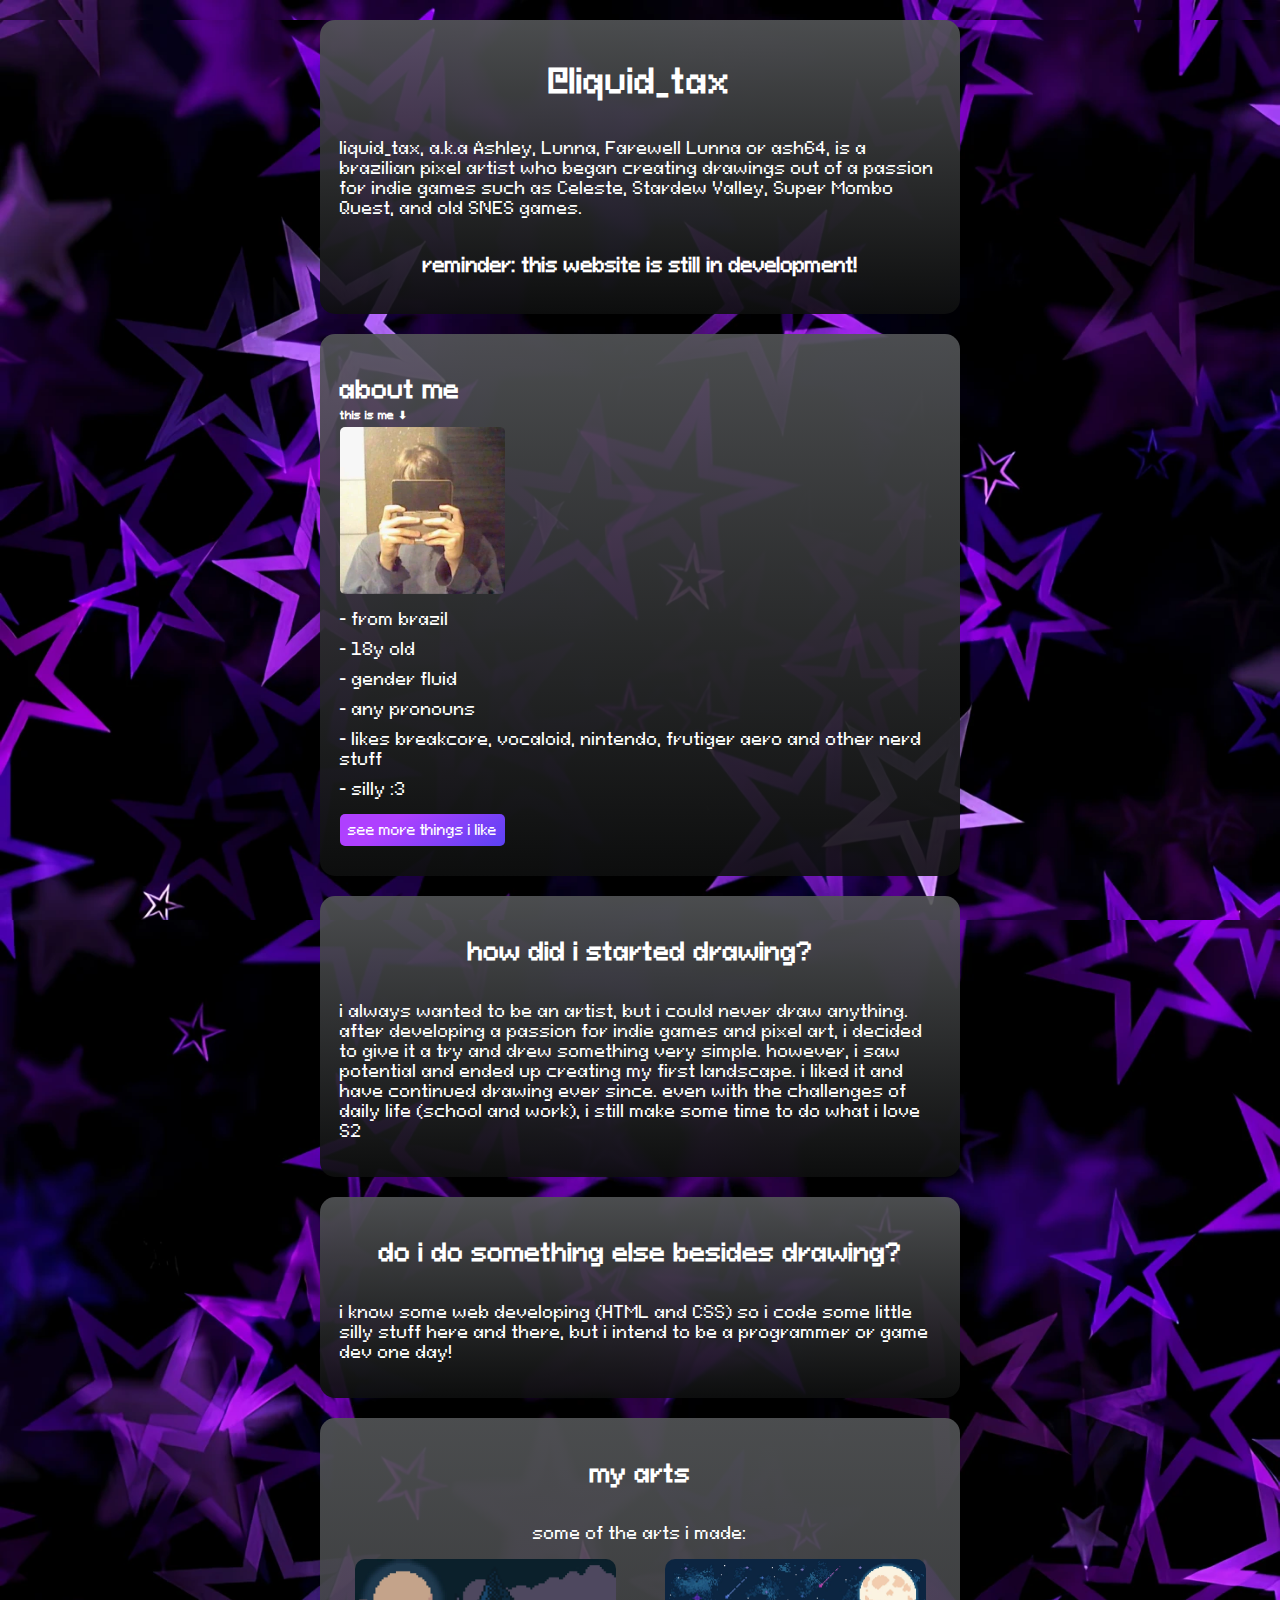
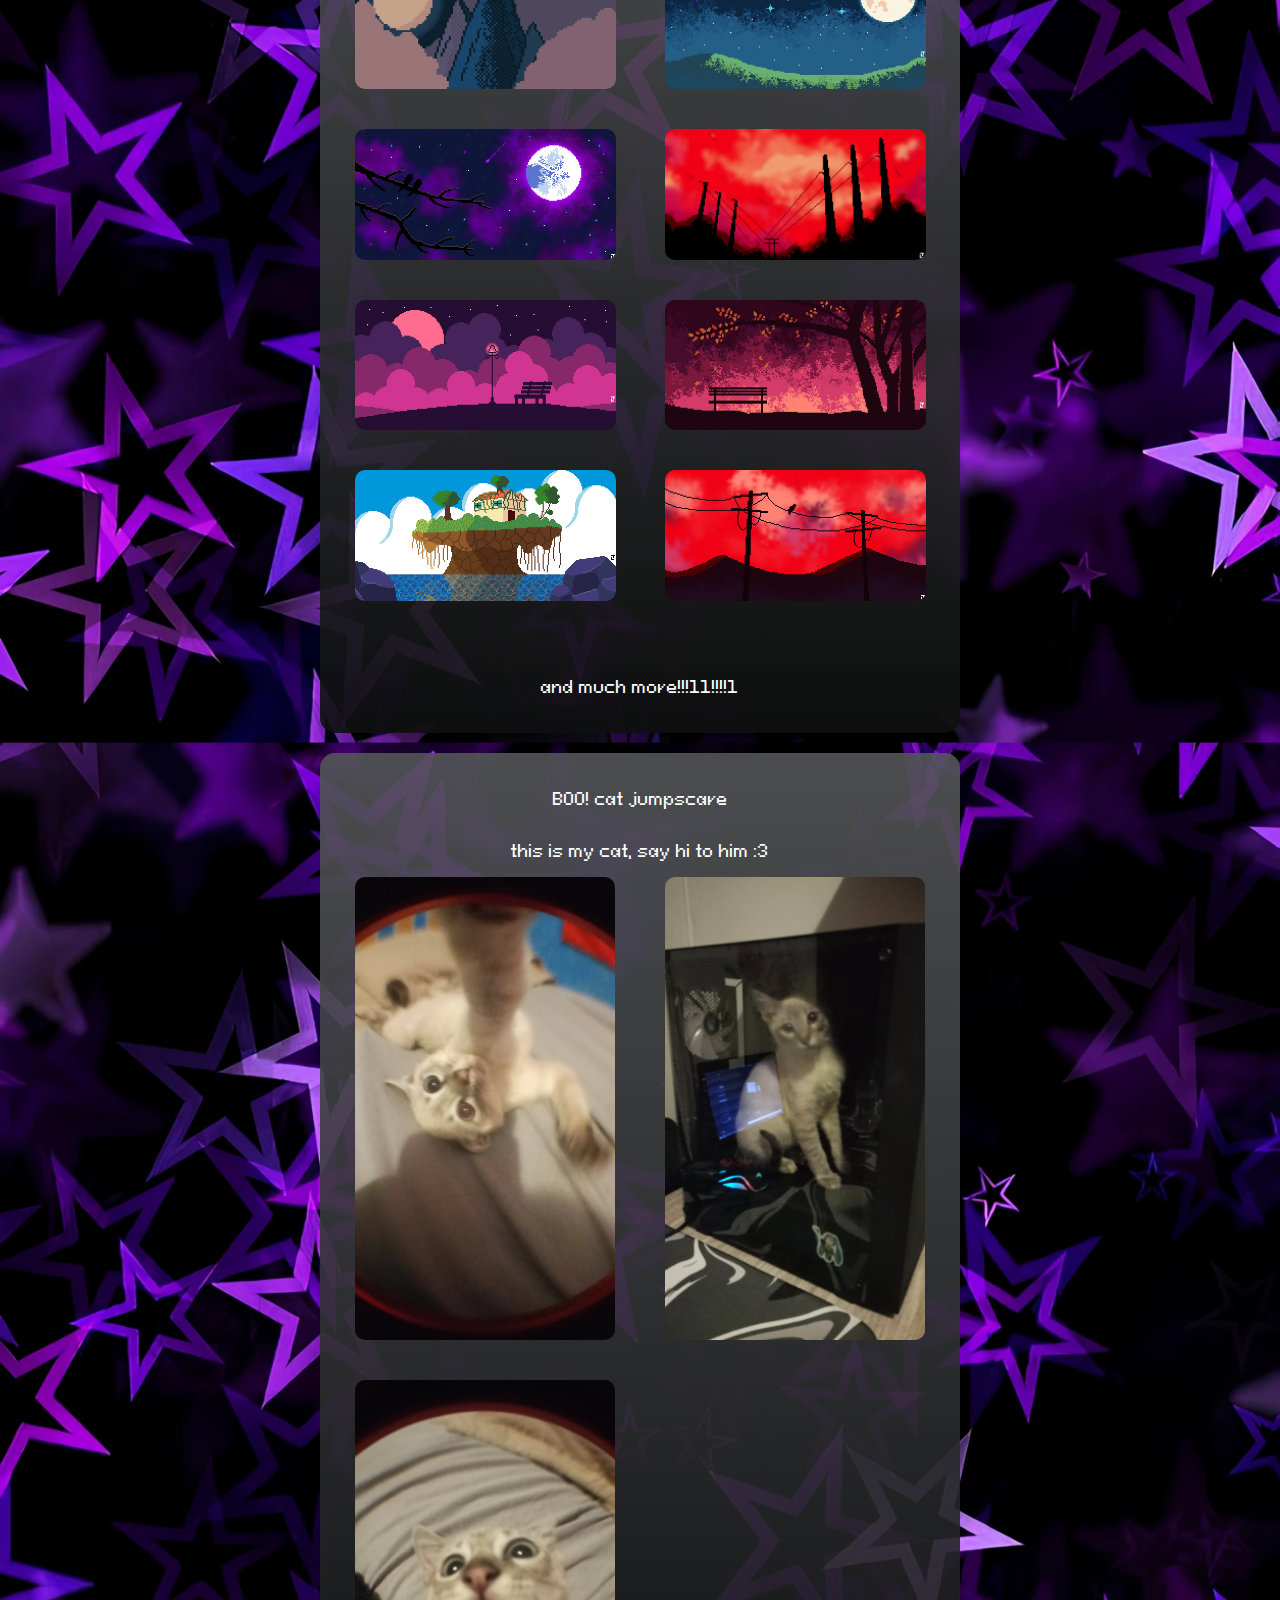
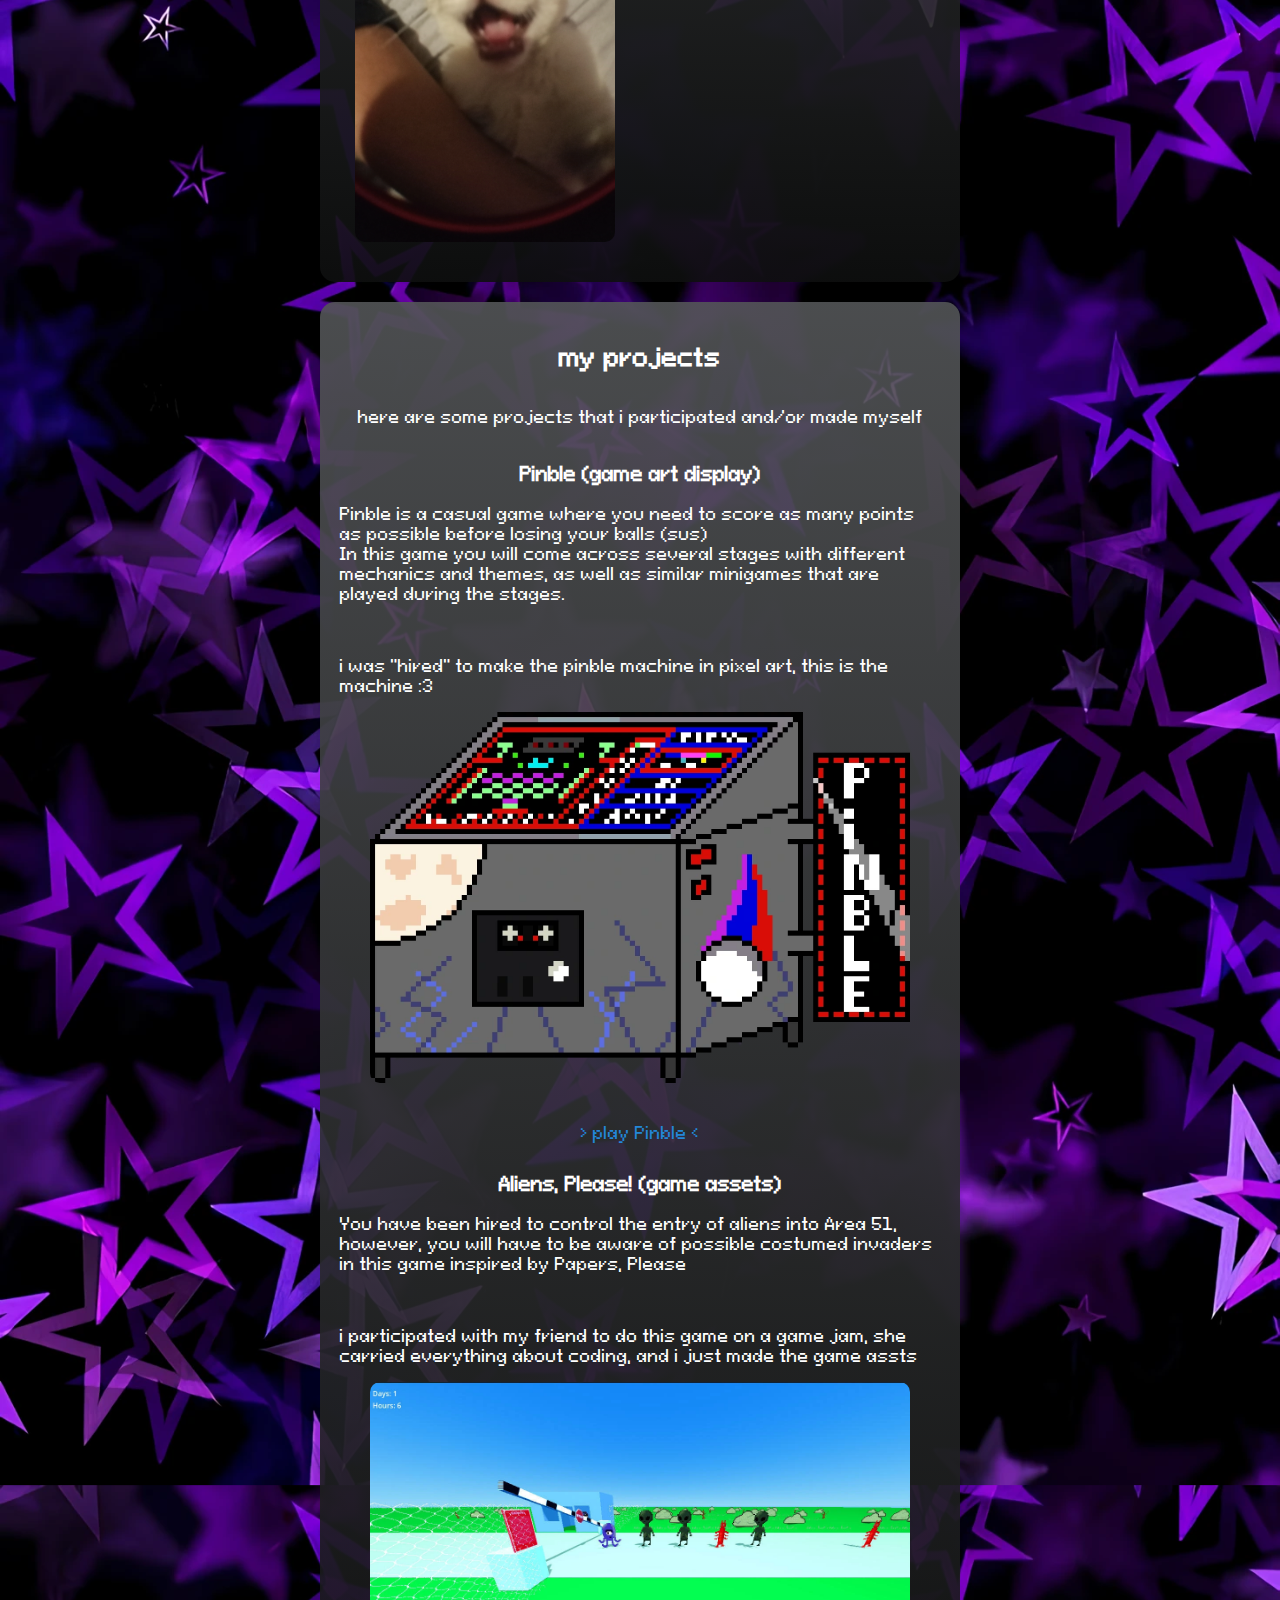
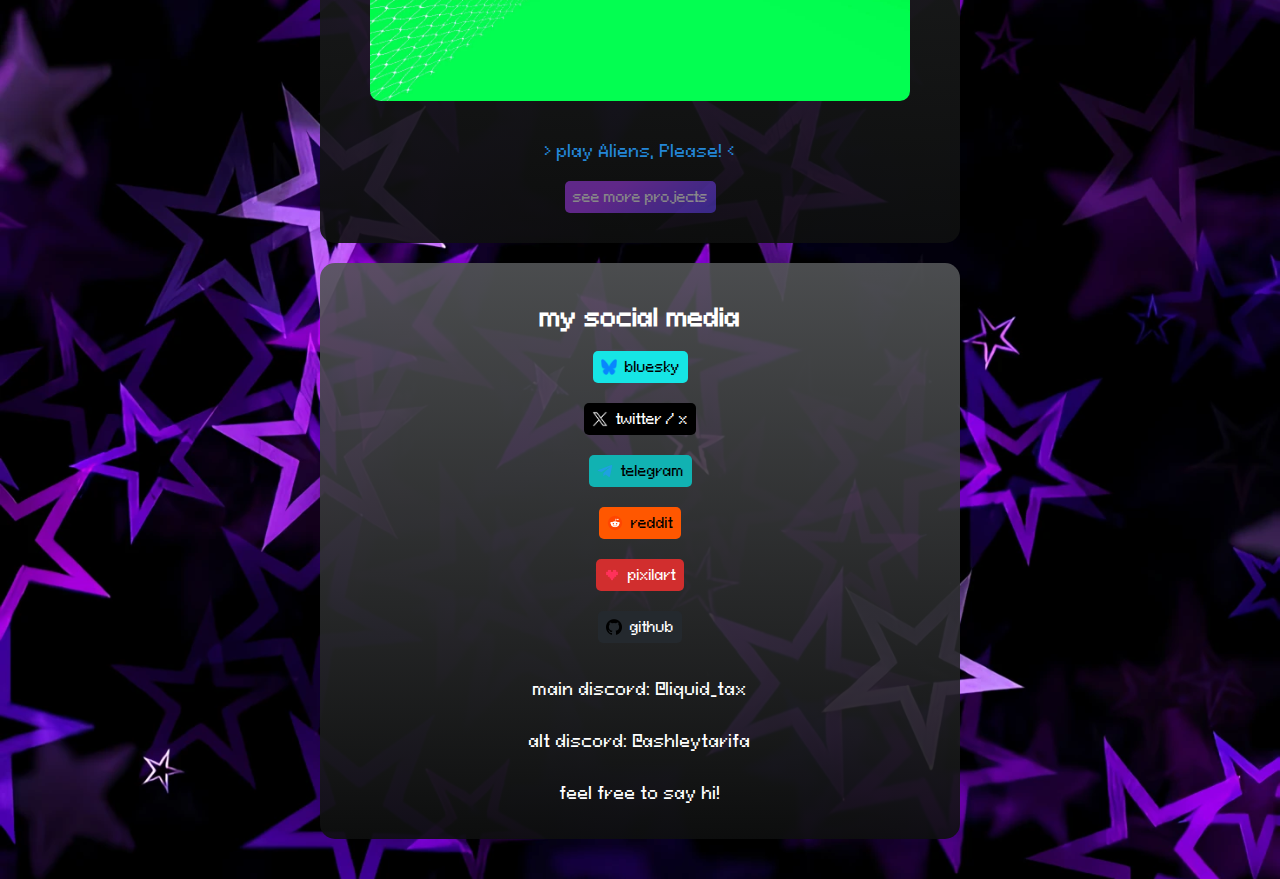
==== commit 6feda983: "added favico + icons for buttons on "my social media"" ====
--- a/index.html
+++ b/index.html
@@ -3,8 +3,9 @@
 <head>
     <meta charset="UTF-8">
     <meta name="viewport" content="width=device-width, initial-scale=1.0">
-    <title>Lunna's portfolio</title>
+    <title>Ashley's portfolio</title>
     <link rel="stylesheet" href="style.css">
+    <link rel="icon" href="images/favicon.ico" type="image/x-icon">
     <meta name="description" content="my own portfolio, check it out">
 
 </head>
@@ -12,7 +13,7 @@
     <div class="container">
     <div class="cont-intro">
         <h1>@liquid_tax</h1>
-        <p>liquid_tax, a.k.a Farewell Lunna, is a brazilian pixel artist who began creating drawings out of a passion for indie games such as Celeste, Stardew Valley, Super Mombo Quest, and old SNES games.</p>
+        <p>liquid_tax, a.k.a Ashley, Lunna, Farewell Lunna or ash64, is a brazilian pixel artist who began creating drawings out of a passion for indie games such as Celeste, Stardew Valley, Super Mombo Quest, and old SNES games.</p>
         <h3>reminder: this website is still in development!</h3>
     </div>
 
@@ -21,7 +22,7 @@
         <h6>this is me  ⬇</h6>
         <img src="images/liquid.webp">
         <p>- from brazil</p>
-        <p>- 17y old</p>
+        <p>- 18y old</p>
         <p>- gender fluid</p>
         <p>- any pronouns</p>
         <p>- likes breakcore, vocaloid, nintendo, frutiger aero and other nerd stuff</p>
@@ -92,13 +93,33 @@
 
     <div class="cont-social">
         <h2>my social media</h2>
-        <a href="https://bsky.app/profile/liquidtax.bsky.social" target="_blank"><button>bluesky</button></a><br>
-        <a href="https://t.me/liquid_tax" target="_blank"><button>contact (via telegram)</button></a><br>
-        <a href="https://www.reddit.com/user/liquidtax/" target="_blank"><button>reddit</button></a><br>
-        <a href="https://www.pixilart.com/liquidtax" target="_blank"><button>pixilart</button></a><br>
-        <a href="https://github.com/luccatarifa" target="_blank"><button>github</button></a><br>
-        <p>discord: @liquid_tax</p>
-        <p>these buttons will be stylized later, dw</p>
+        <div class="btn-bsk"><a href="https://bsky.app/profile/liquidtax.bsky.social" target="_blank">
+            <button span class="icon"></span>bluesky</button>
+        </a></div>
+        <br>
+        <div class="btn-twt"><a href="https://x.com/liquid_tax" target="_blank">
+            <button span class="icon"></span>twitter / x</button>
+        </a></div>
+        <br>
+        <div class="btn-tg"><a href="https://t.me/liquid_tax" target="_blank">
+            <button span class="icon"></span>telegram</button>
+        </a></div>
+        <br>
+        <div class="btn-rd"><a href="https://www.reddit.com/user/liquidtax/" target="_blank">
+            <button span class="icon"></span>reddit</button>
+        </a></div>
+        <br>
+        <div class="btn-px"><a href="https://www.pixilart.com/liquidtax" target="_blank">
+            <button span class="icon"></span>pixilart</button>
+        </a></div>
+        <br>
+        <div class="btn-gh"><a href="https://github.com/ashleytarifa" target="_blank">
+            <button span class="icon"></span>github</button>
+        </a></div>
+        <br>
+        <p>main discord: @liquid_tax</p>
+        <p>alt discord: @ashleytarifa</p>
+        <p>feel free to say hi!</p>
         </div>
     </div>
 
--- a/style.css
+++ b/style.css
@@ -8,9 +8,19 @@
 :root {
     /* cores */
     --w: #ffffff;
-    --button: #2387d8;
+    --b: #000000;
+    --btn: #2387d8;
+    --activated: #16f050;
+    --btn-gradient-start: #af40ff;
+    --btn-gradient-end: #5b42f3;
     --gradient-start: #535557e6;
     --gradient-end: #0e0f0fe6;
+    --bsk: #16e5e5;
+    --tg: #11b2b2;
+    --rd: #FF5700;
+    --px: #d12e2e;
+    --gh: #24292e;
+    --twt: #000000;
 }
 
 body, html {
@@ -22,13 +32,13 @@
     font-family: "Pixeloid Sans", sans-serif;
 }
 
-
 body, html p, h1, h2, h3, h6 {
-    color: var(--w)
+    color: var(--w);
 }
 
 body, html a {
-    color: var(--button)
+    color: var(--btn);
+
 }
 
 *, *::before, *::after {
@@ -72,6 +82,10 @@
     justify-content: center;
 }
 
+.cont-stuffilike img {
+    border-radius: 5px;
+}
+
 .cont-aboutme p {
     margin: 5px 0;
 }
@@ -82,12 +96,151 @@
 }
 
 /* buttons */
-
 .cont-aboutme button,
 .cont-projects button,
 .cont-stuffilike button {
     cursor: pointer;
-}
+    background-image: linear-gradient(144deg, var(--btn-gradient-start) 30%, var(--btn-gradient-end) 100%);
+    border-radius: 5px;
+    border: none;
+    padding: 8px;
+    color: var(--w);
+    font-family: "Pixeloid Sans", sans-serif;
+}
+
+.btn-bsk button {
+    cursor: pointer;
+    background-color: var(--bsk);
+    border-radius: 5px;
+    border: none;
+    padding: 8px;
+    color: var(--b);
+    transition-duration: 0.4s;
+    font-family: "Pixeloid Sans", sans-serif;
+    background-image: url('/images/icon_bluesky.png');
+    background-repeat: no-repeat;
+    background-size: 16px 16px;
+    background-position: 8px center;
+    text-align: left;
+    padding-left: 32px;
+}
+
+.btn-tg button {
+    cursor: pointer;
+    background-color: var(--tg);
+    border-radius: 5px;
+    border: none;
+    padding: 8px;
+    color: var(--b);
+    transition-duration: 0.4s;
+    font-family: "Pixeloid Sans", sans-serif;
+    background-image: url('/images/icon_telegram.webp');
+    background-repeat: no-repeat;
+    background-size: 16px 16px;
+    background-position: 8px center;
+    text-align: left;
+    padding-left: 32px;
+}
+
+.btn-rd button {
+    cursor: pointer;
+    background-color: var(--rd);
+    border-radius: 5px;
+    border: none;
+    padding: 8px;
+    color: var(--b);
+    transition-duration: 0.4s;
+    font-family: "Pixeloid Sans", sans-serif;
+    background-image: url('/images/icon_reddit.png');
+    background-repeat: no-repeat;
+    background-size: 16px 16px;
+    background-position: 8px center;
+    text-align: left;
+    padding-left: 32px;
+}
+
+.btn-px button {
+    cursor: pointer;
+    background-color: var(--px);
+    border-radius: 5px;
+    border: none;
+    padding: 8px;
+    color: var(--w);
+    transition-duration: 0.4s;
+    font-family: "Pixeloid Sans", sans-serif;
+    background-image: url('/images/icon_pixilart.png');
+    background-repeat: no-repeat;
+    background-size: 16px 16px;
+    background-position: 8px center;
+    text-align: left;
+    padding-left: 32px;
+}
+
+.btn-gh button {
+    cursor: pointer;
+    background-color: var(--gh);
+    border-radius: 5px;
+    border: none;
+    padding: 8px;
+    color: var(--w);
+    transition-duration: 0.4s;
+    font-family: "Pixeloid Sans", sans-serif;
+    background-image: url('/images/icon_github.png');
+    background-repeat: no-repeat;
+    background-size: 16px 16px;
+    background-position: 8px center;
+    text-align: left;
+    padding-left: 32px;
+}
+
+.btn-twt button {
+    cursor: pointer;
+    background-color: var(--twt);
+    border-radius: 5px;
+    border: none;
+    padding: 8px;
+    color: var(--w);
+    transition-duration: 0.4s;
+    font-family: "Pixeloid Sans", sans-serif;
+    background-image: url('/images/icon_twitter.png');
+    background-repeat: no-repeat;
+    background-size: 16px 16px;
+    background-position: 8px center;
+    text-align: left;
+    padding-left: 32px;
+}
+
+.btn-bsk button:hover {
+    background-color: var(--gradient-start);
+    color: var(--bsk);
+}
+
+.btn-tg button:hover {
+    background-color: var(--gradient-start);
+    color: var(--tg);
+}
+
+.btn-rd button:hover {
+    background-color: var(--gradient-start);
+    color: var(--rd);
+}
+
+.btn-px button:hover {
+    background-color: var(--gradient-start);
+    color: var(--px);
+}
+
+.btn-gh button:hover {
+    background-color: var(--gradient-start);
+    color: var(--gh);
+}
+
+.btn-twt button:hover {
+    background-color: var(--gradient-start);
+    color: var(--twt);
+}
+
+
 
 /* image grids */
 .arts-grid, .cat-grid {
@@ -117,6 +270,7 @@
     border-radius: 5px;
     margin-bottom: 10px;
 }
+
 /* estilos */
 .cont-projects {
     text-align: center;
@@ -140,6 +294,7 @@
 
 .cont-projects a:hover {
     text-decoration: underline;
+    color: var(--activated);
 }
 
 .cont-projects img {
@@ -165,12 +320,14 @@
 .cont-projects a button {
     opacity: 0.5;
 }
+
 /* ajuste pra telas menores */
 @media (max-width: 768px) {
     .cont-intro,
     .cont-aboutme,
     .cont-howitstarted,
     .cont-social,
+    .cont-stuffilike,
     .cont-code,
     .cont-arts,
     .cont-cat,
@@ -182,6 +339,10 @@
     .arts-grid, .cat-grid {
         grid-template-columns: repeat(auto-fill, minmax(150px, 1fr));
     }
+
+    .cont-stuffilike img {
+        width: 95%;
+    }
 }
 
 @media (max-width: 480px) {
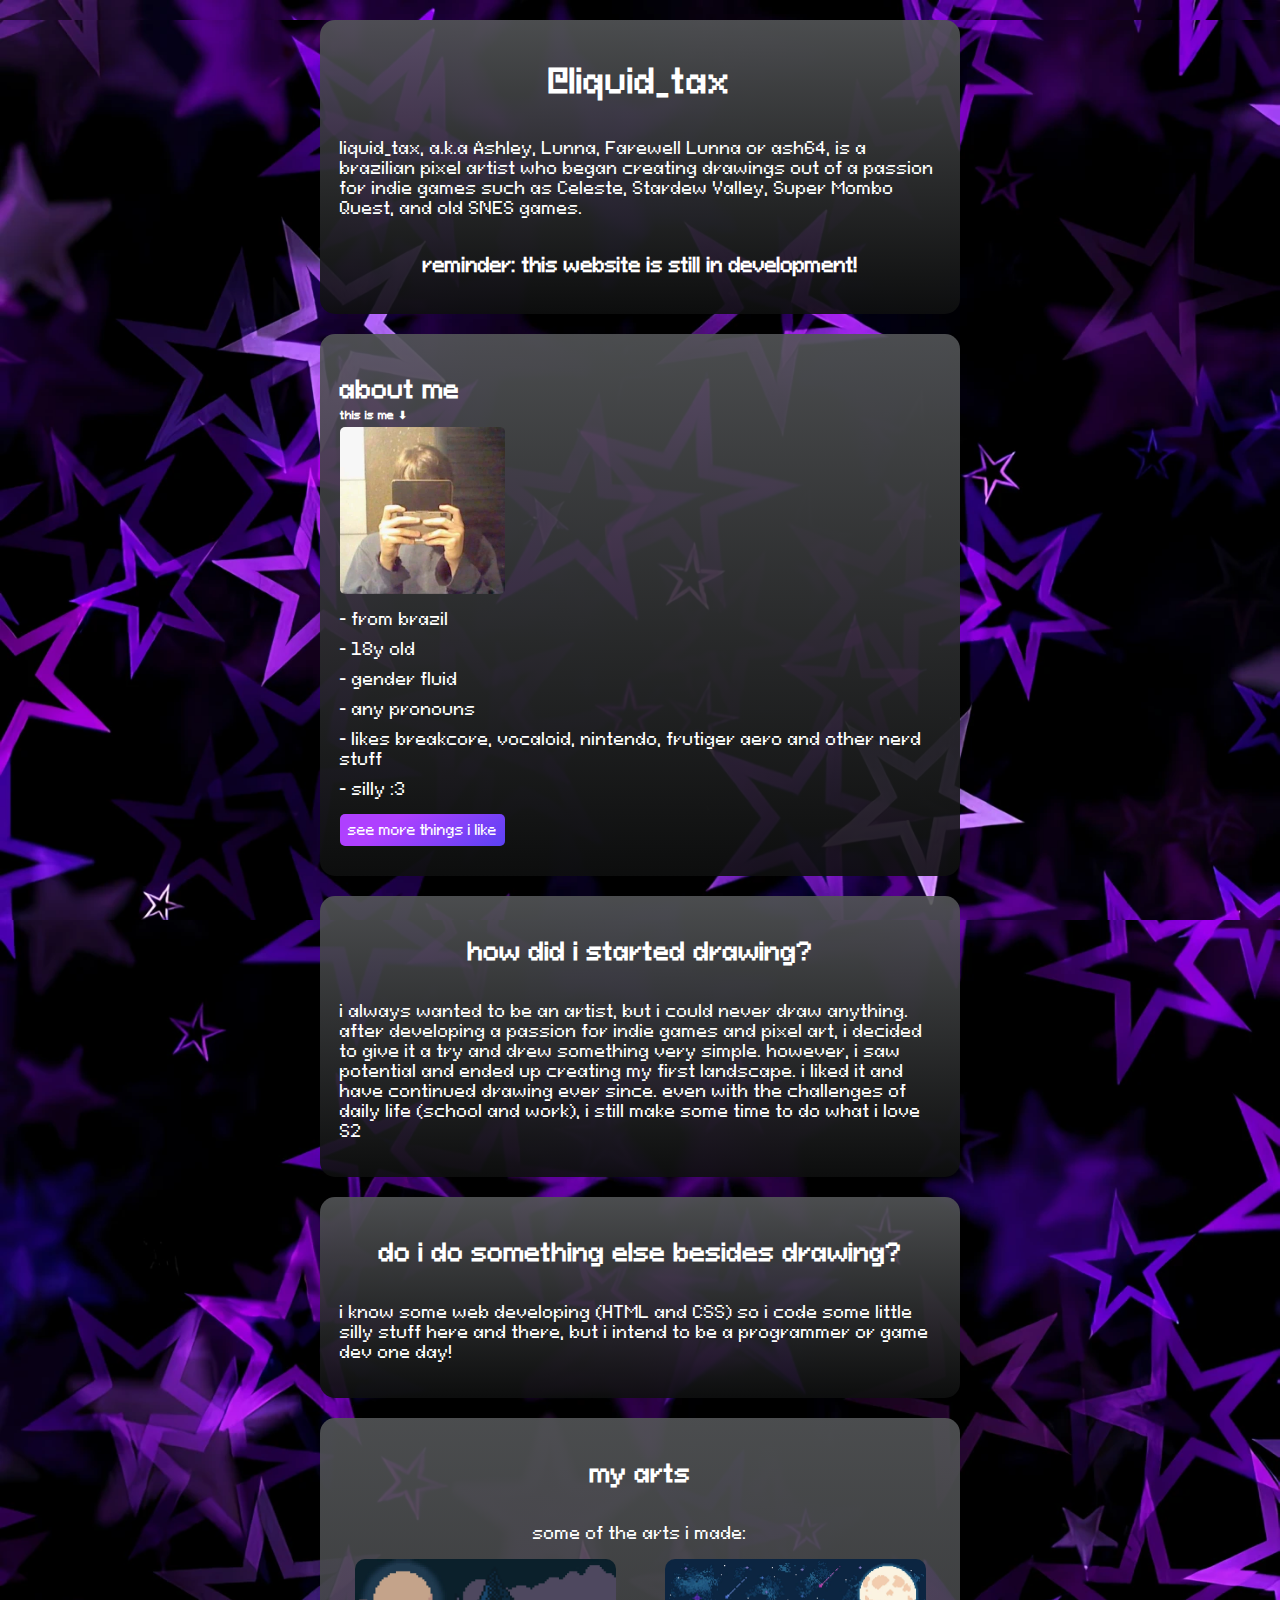
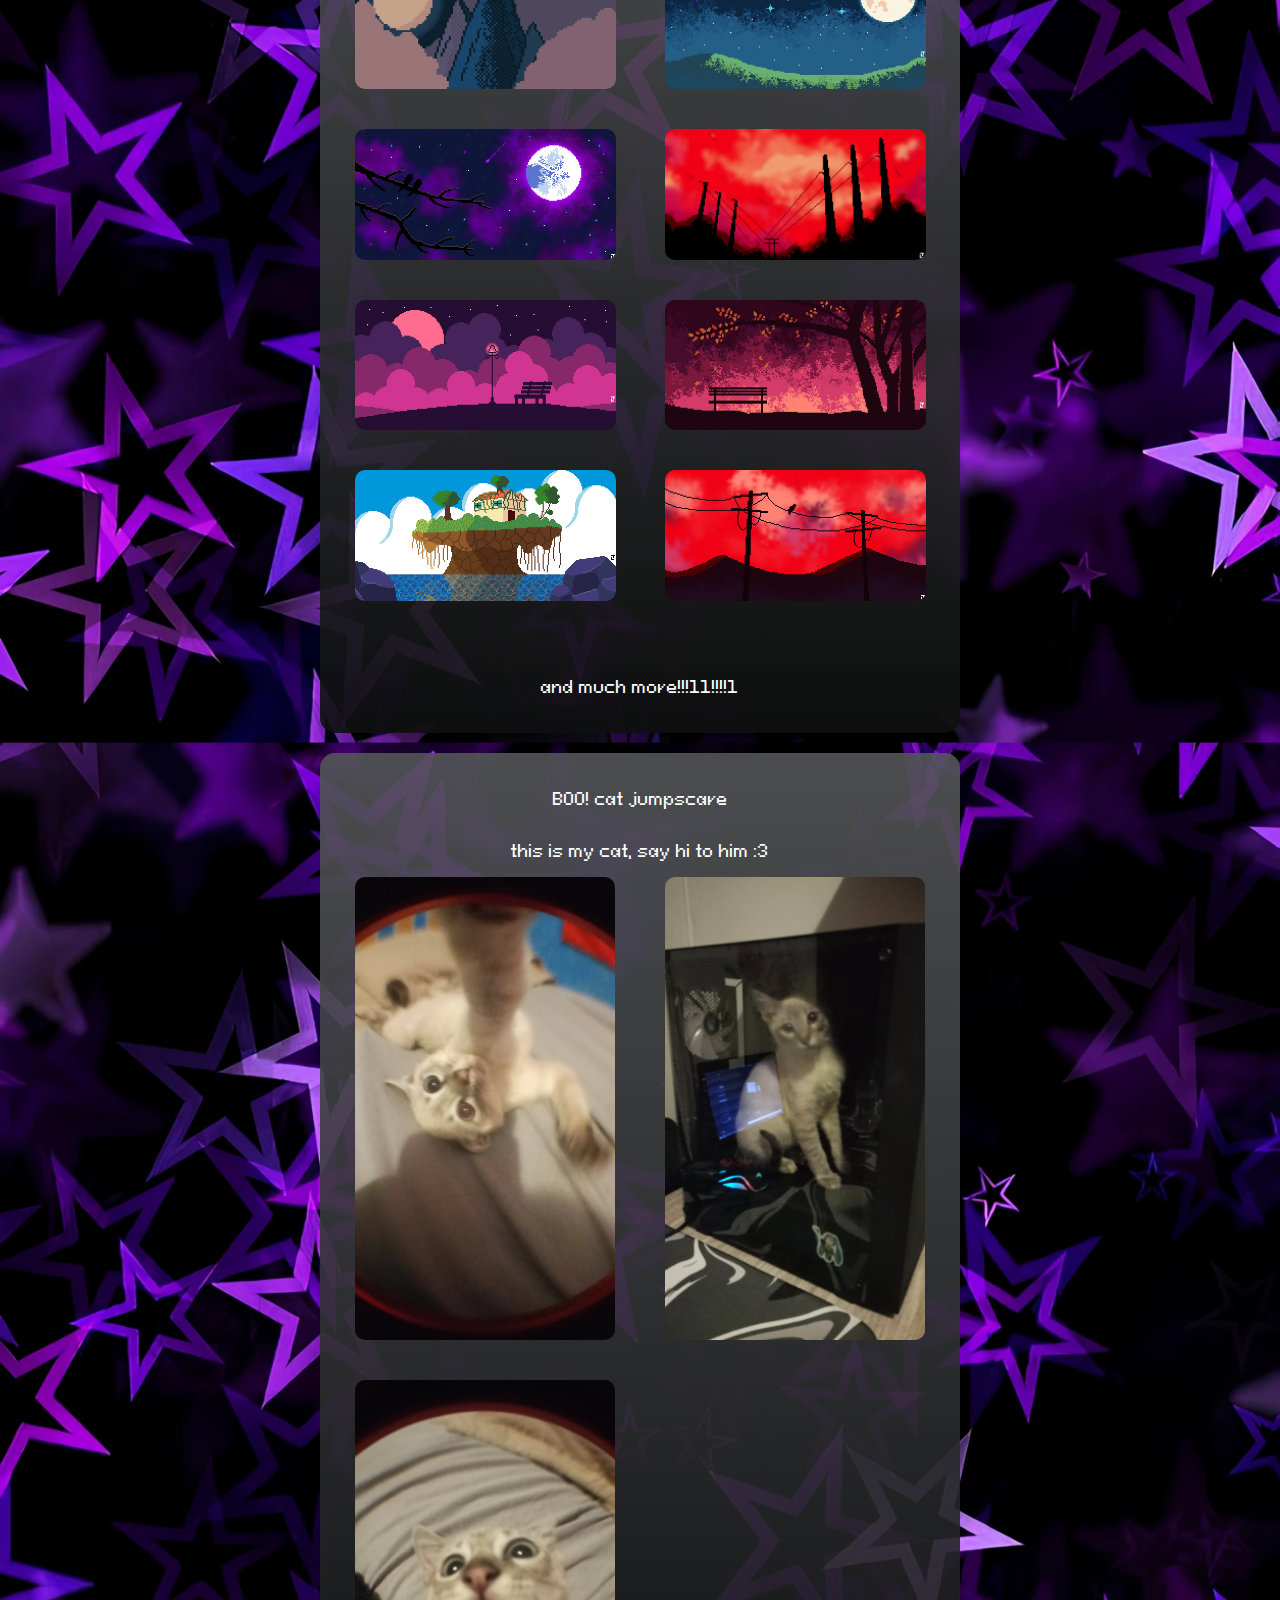
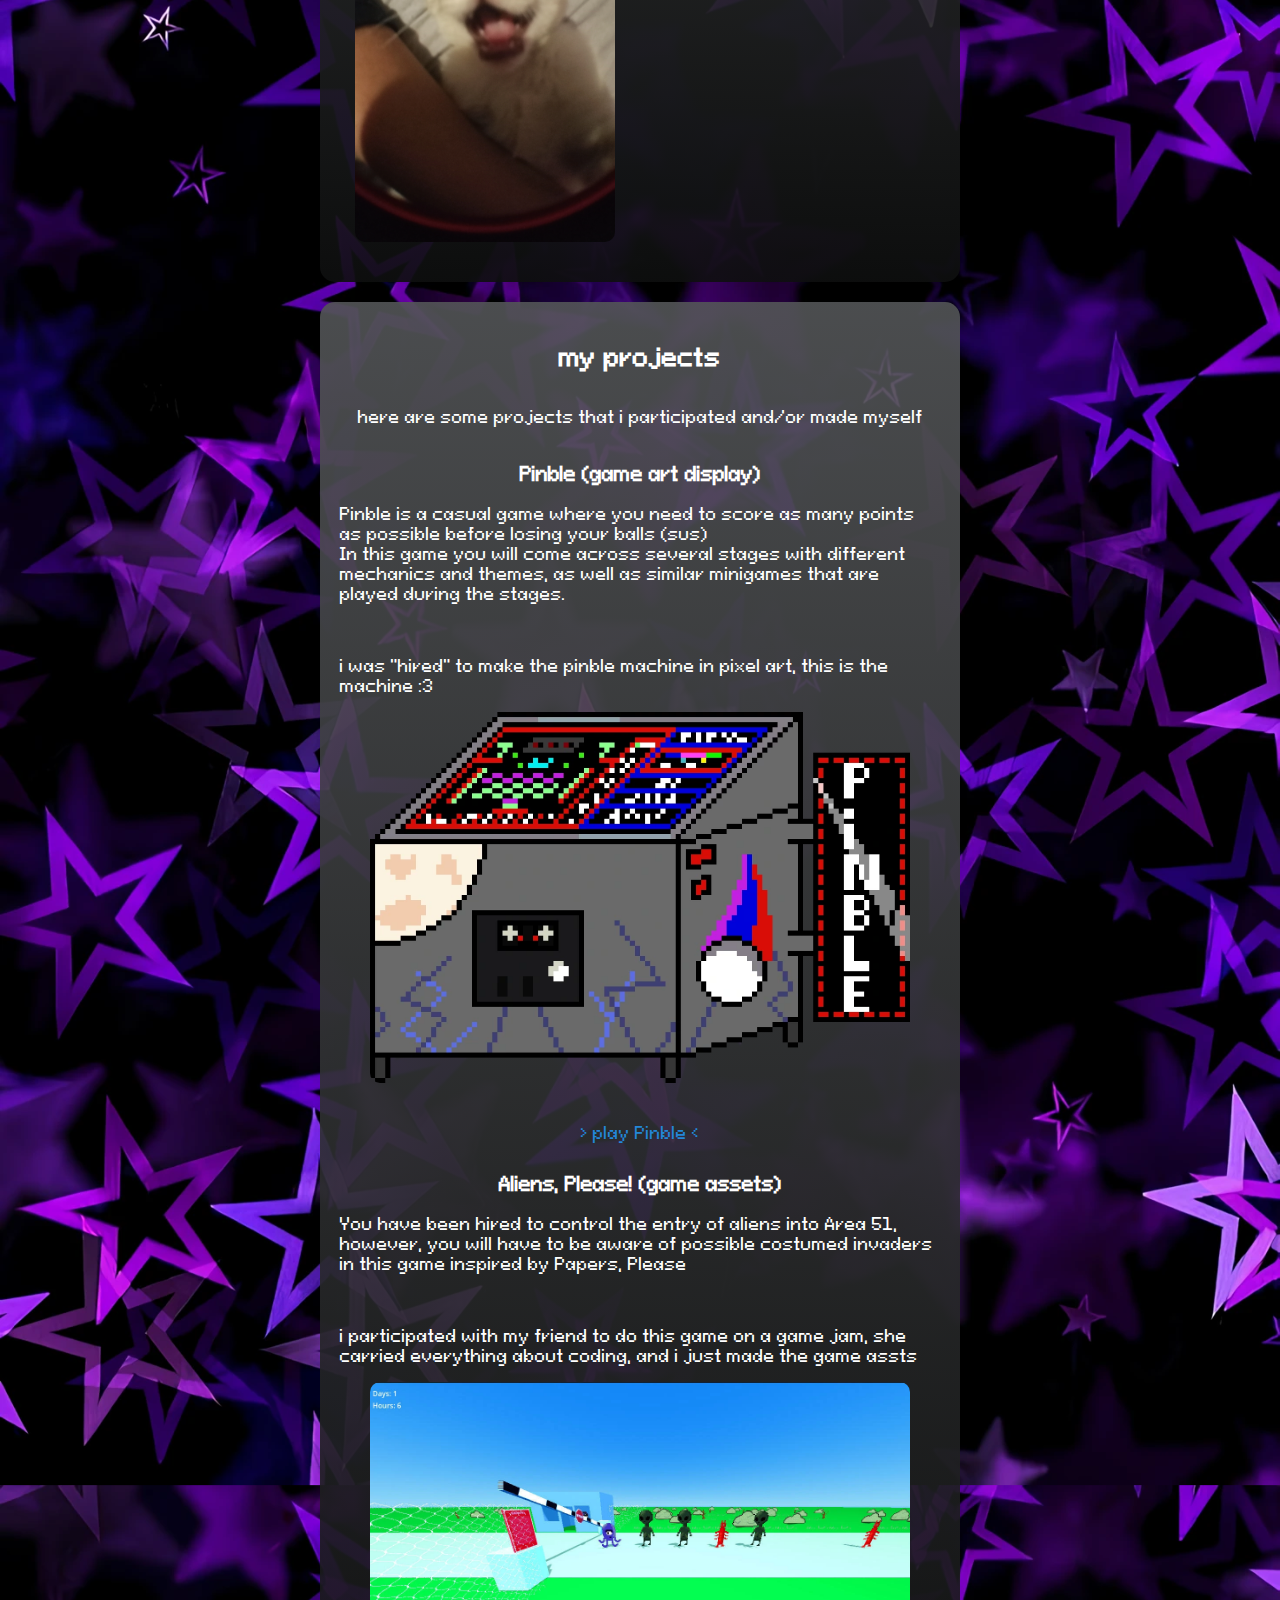
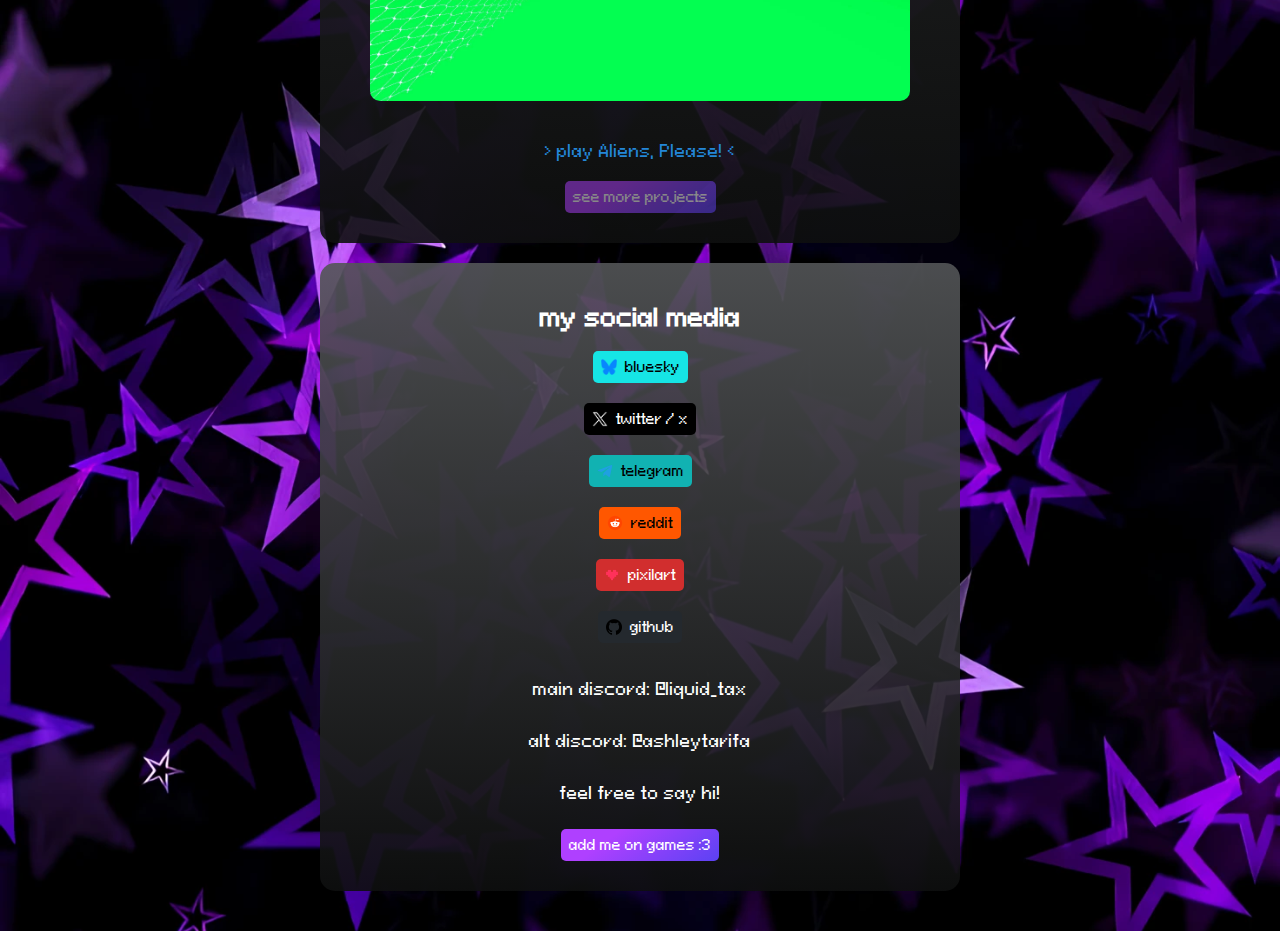
==== commit 8b27b554: "added GAMES" ====
--- a/index.html
+++ b/index.html
@@ -120,6 +120,7 @@
         <p>main discord: @liquid_tax</p>
         <p>alt discord: @ashleytarifa</p>
         <p>feel free to say hi!</p>
+        <a href="games/games.html"><button>add me on games :3</button></a>
         </div>
     </div>
 
--- a/style.css
+++ b/style.css
@@ -32,7 +32,7 @@
     font-family: "Pixeloid Sans", sans-serif;
 }
 
-body, html p, h1, h2, h3, h6 {
+body, html p, h1, h2, h3, h5, h6 {
     color: var(--w);
 }
 
@@ -59,6 +59,7 @@
 .cont-code,
 .cont-arts,
 .cont-cat,
+.cont-games,
 .cont-projects {
     margin: 20px auto;
     padding: 20px;
@@ -95,10 +96,12 @@
     opacity: 0;
 }
 
+
 /* buttons */
 .cont-aboutme button,
 .cont-projects button,
-.cont-stuffilike button {
+.cont-stuffilike button,
+.cont-social button {
     cursor: pointer;
     background-image: linear-gradient(144deg, var(--btn-gradient-start) 30%, var(--btn-gradient-end) 100%);
     border-radius: 5px;
@@ -239,8 +242,6 @@
     background-color: var(--gradient-start);
     color: var(--twt);
 }
-
-
 
 /* image grids */
 .arts-grid, .cat-grid {
@@ -327,6 +328,7 @@
     .cont-aboutme,
     .cont-howitstarted,
     .cont-social,
+    .cont-games,
     .cont-stuffilike,
     .cont-code,
     .cont-arts,
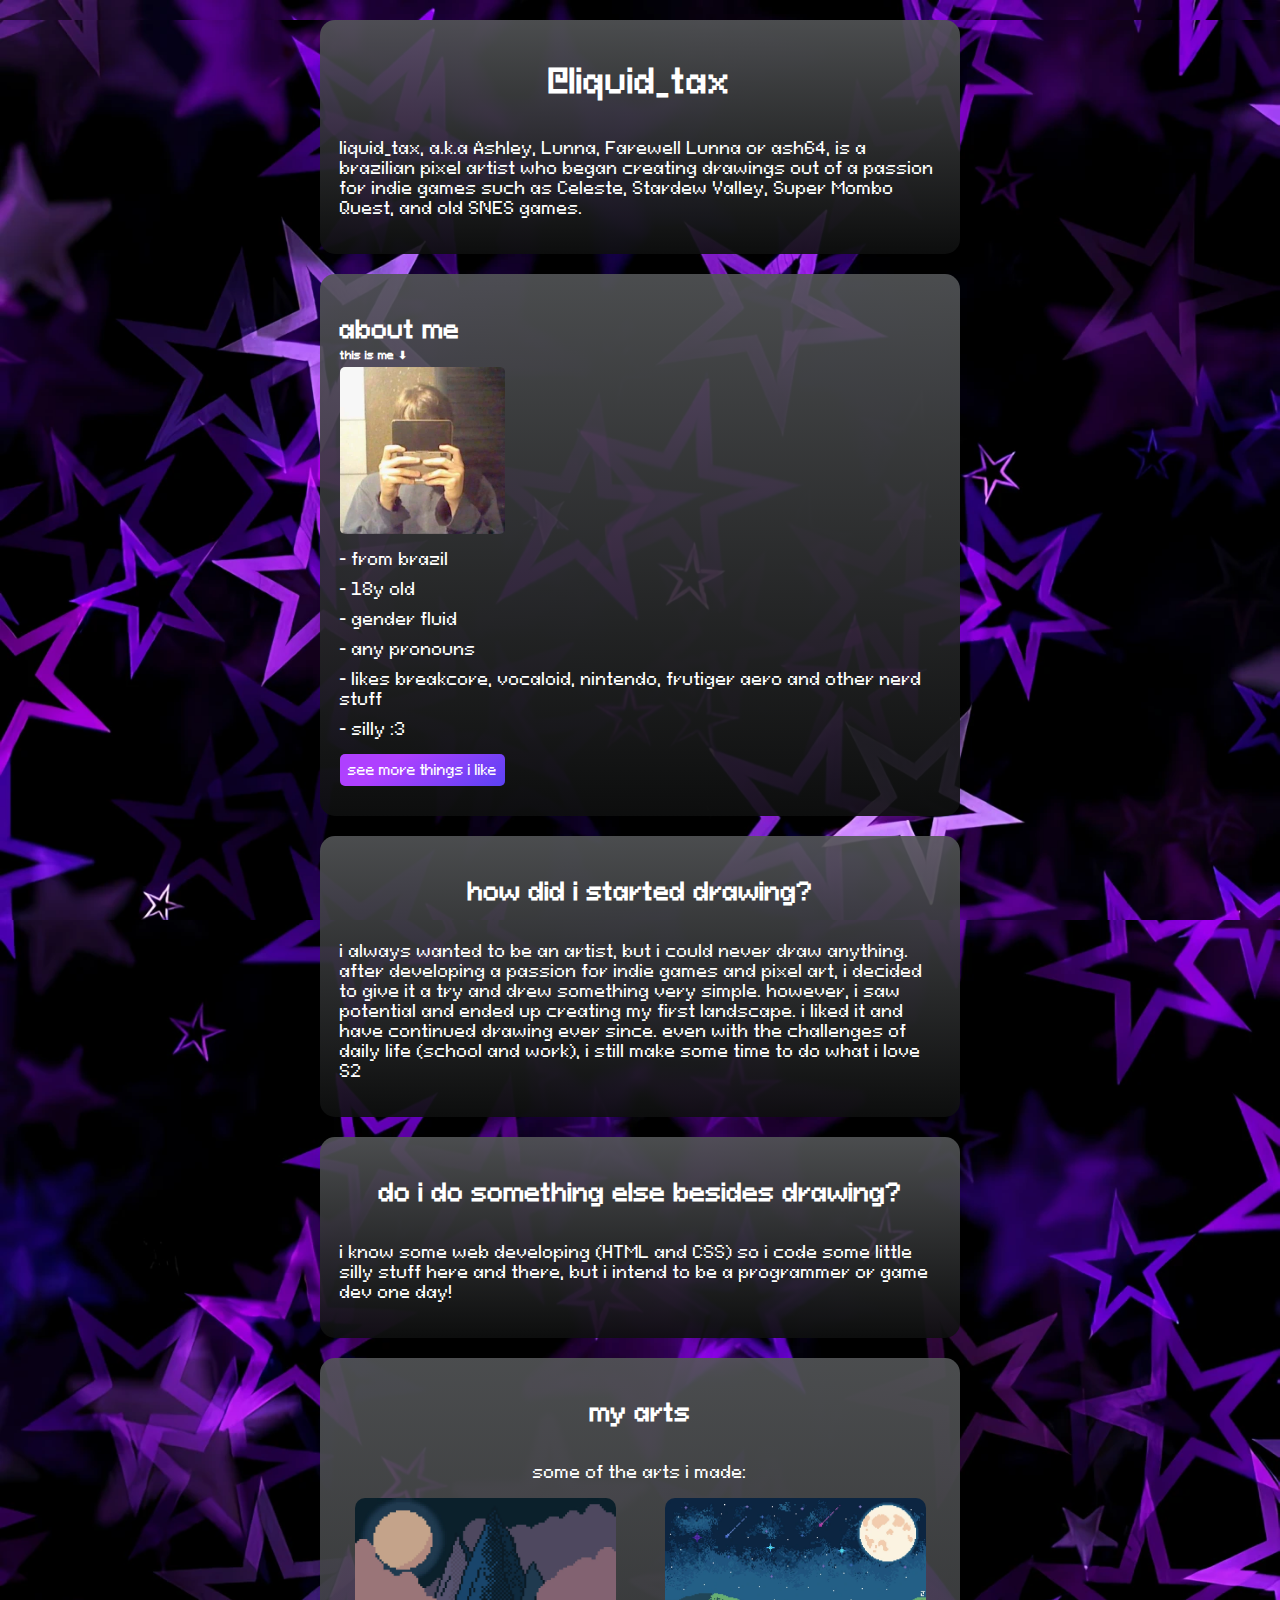
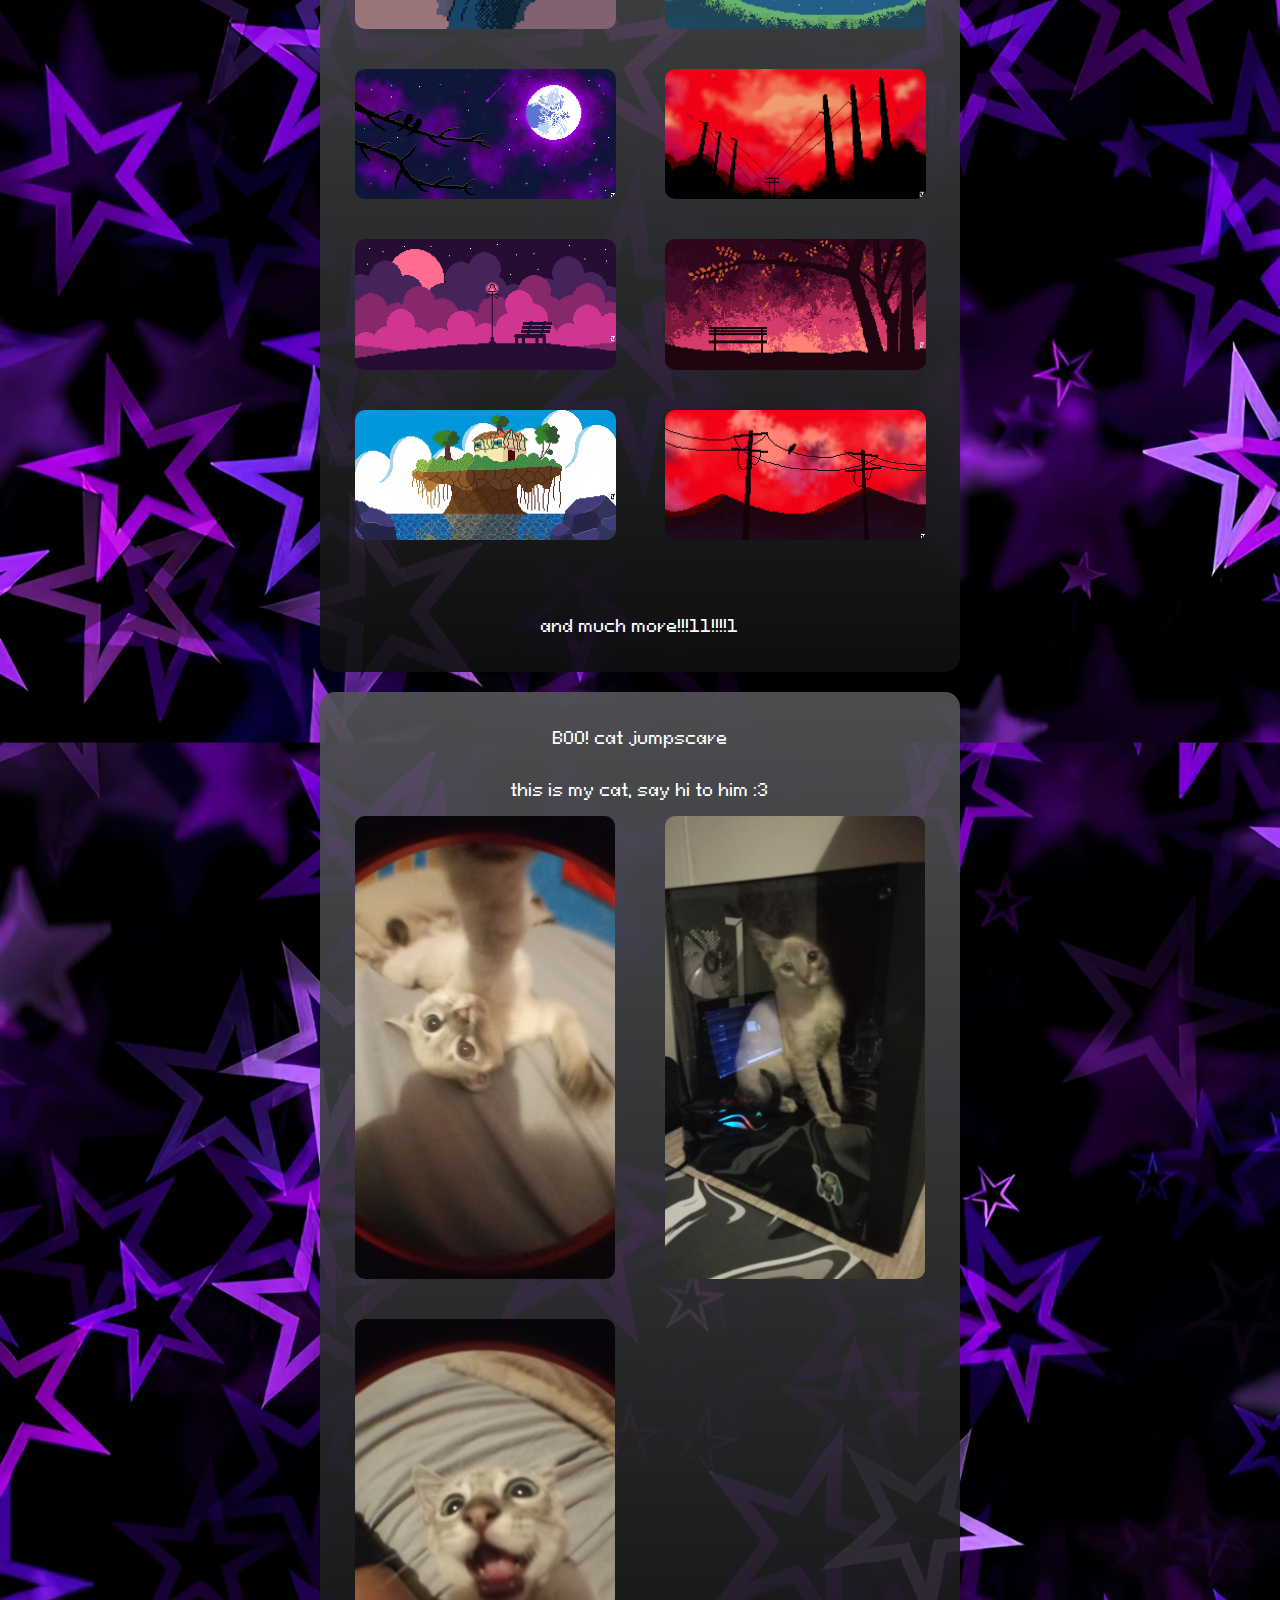
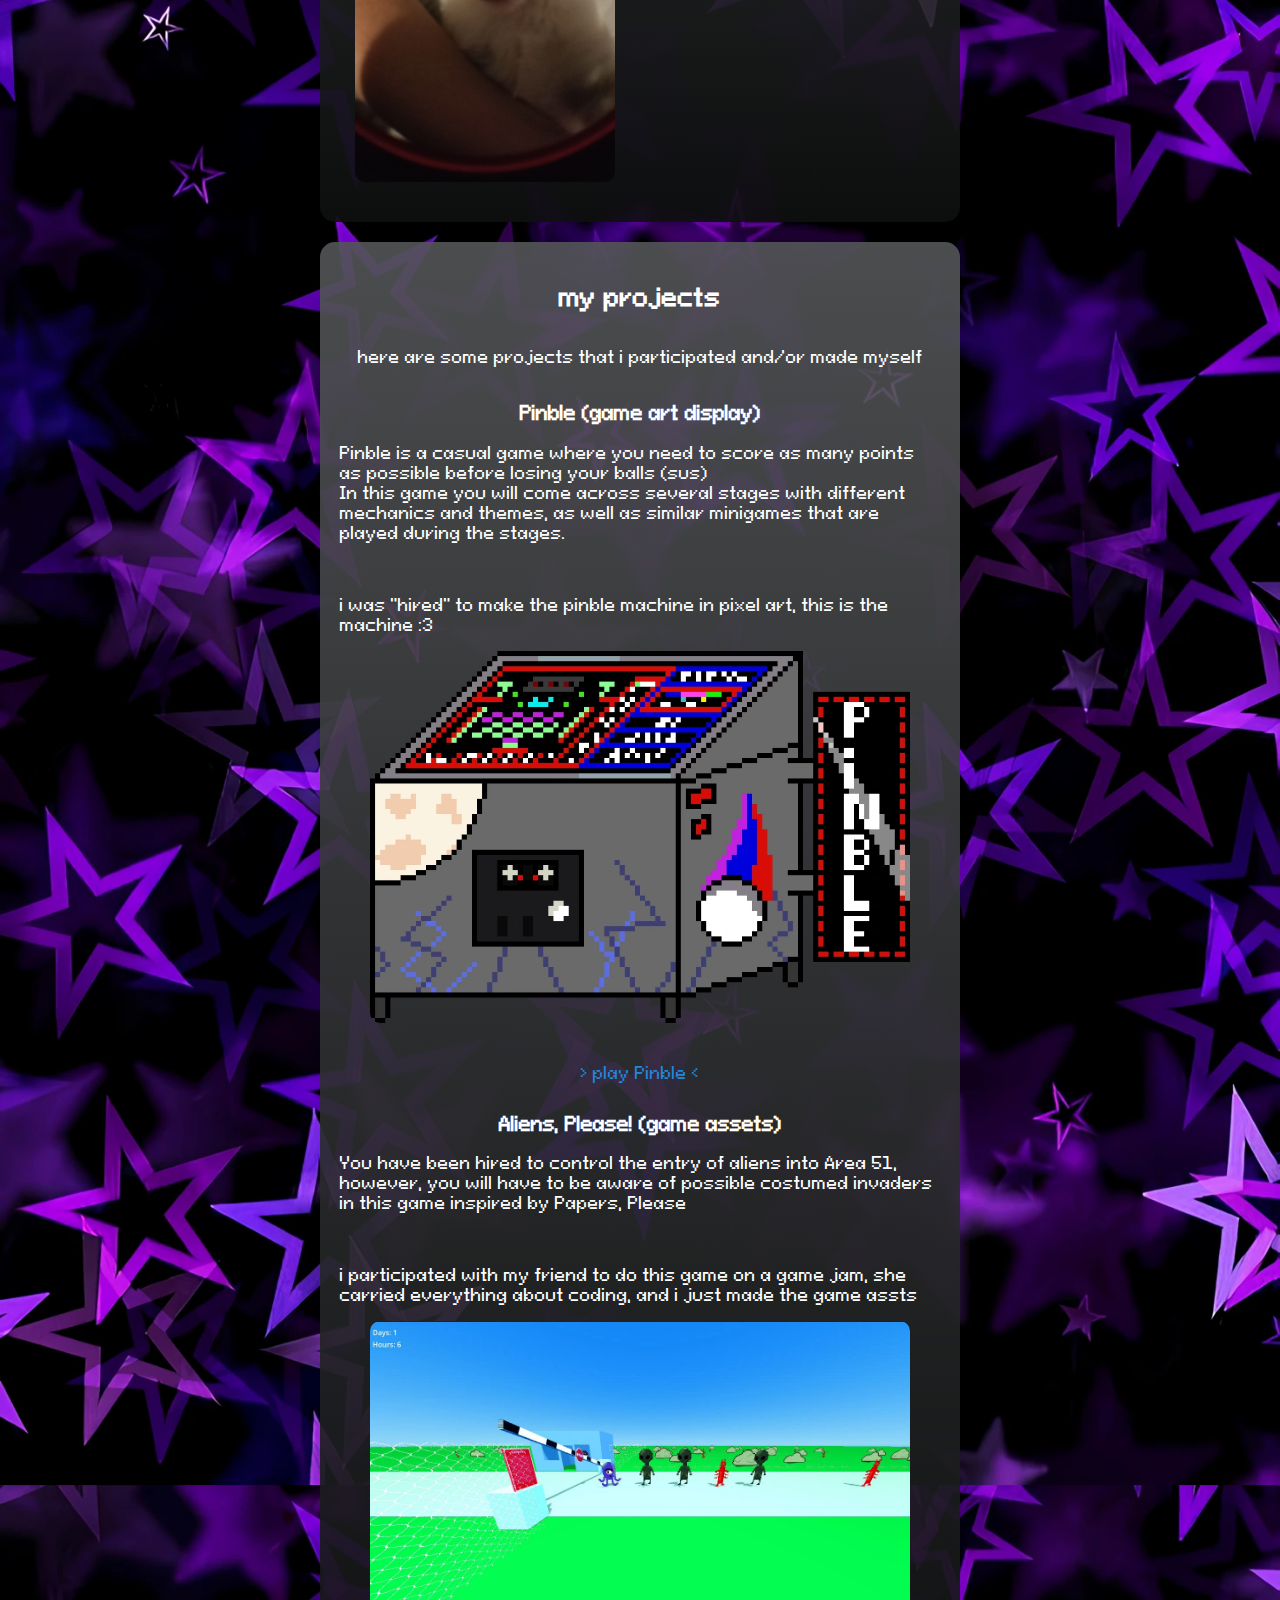
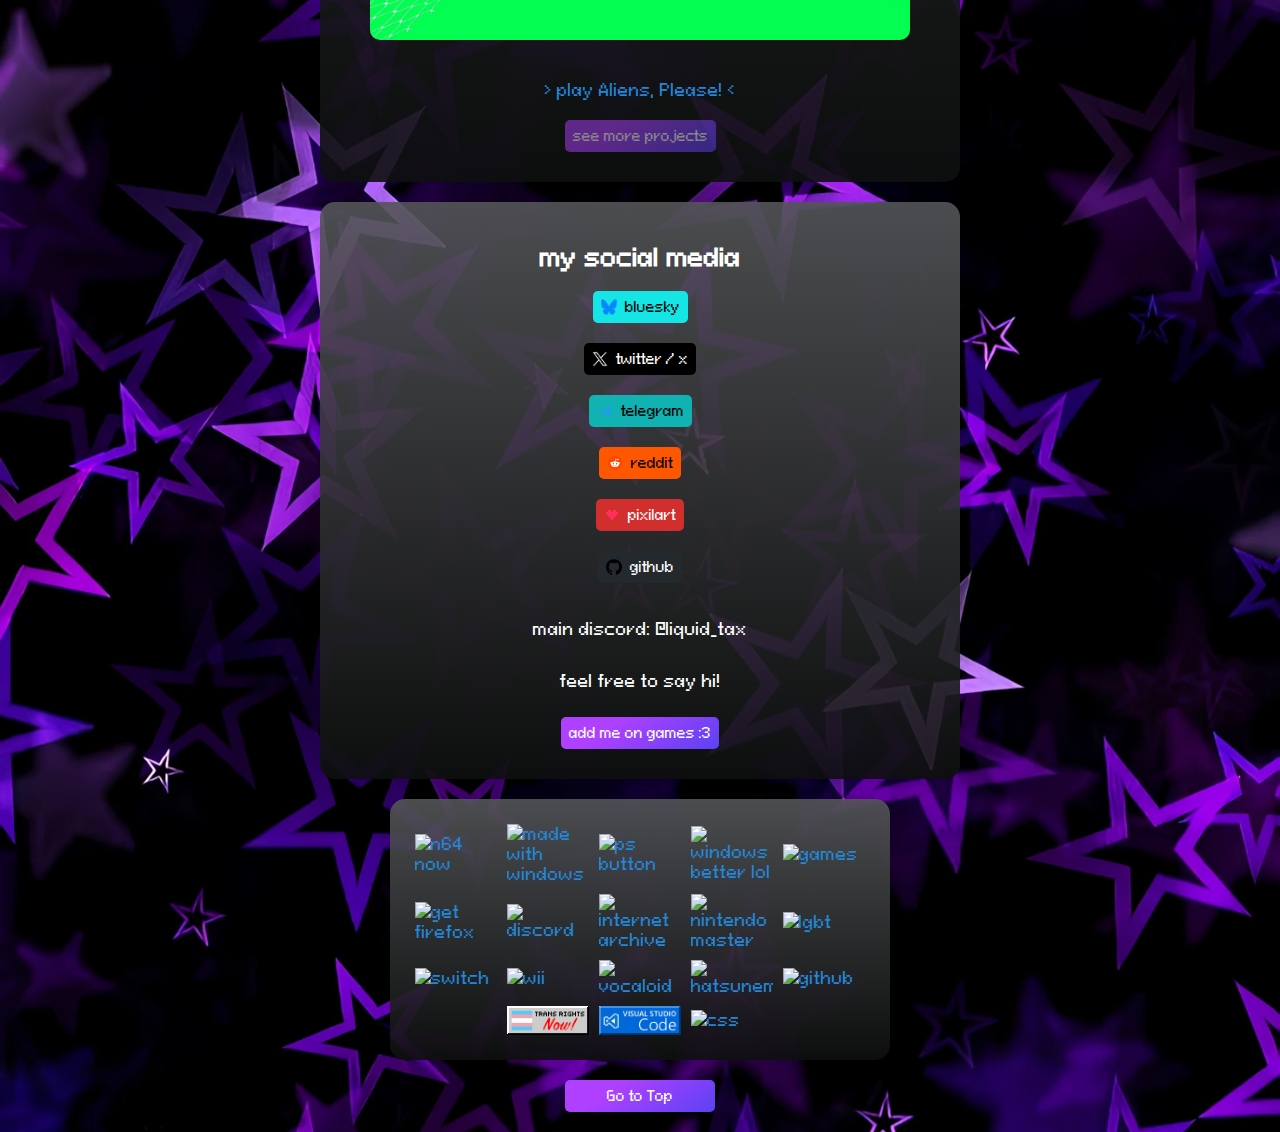
==== commit cf495e21: "Added "back to top" button + neocities boxes" ====
--- a/index.html
+++ b/index.html
@@ -14,7 +14,6 @@
     <div class="cont-intro">
         <h1>@liquid_tax</h1>
         <p>liquid_tax, a.k.a Ashley, Lunna, Farewell Lunna or ash64, is a brazilian pixel artist who began creating drawings out of a passion for indie games such as Celeste, Stardew Valley, Super Mombo Quest, and old SNES games.</p>
-        <h3>reminder: this website is still in development!</h3>
     </div>
 
     <div class="cont-aboutme">
@@ -118,7 +117,6 @@
         </a></div>
         <br>
         <p>main discord: @liquid_tax</p>
-        <p>alt discord: @ashleytarifa</p>
         <p>feel free to say hi!</p>
         <a href="games/games.html"><button>add me on games :3</button></a>
         </div>
@@ -126,6 +124,32 @@
 
     <div>
     </div>
+
+    <div class="boxes">
+        <img src="https://anlucas.neocities.org/n64_com_now.gif" alt="n64 now";>
+        <img src="https://anlucas.neocities.org/made_with_windows.gif" alt="made with windows";>
+        <img src="https://anlucas.neocities.org/psbutton.gif" alt="ps button";>
+        <img src="https://anlucas.neocities.org/apple_fatal_error.gif" alt="windows better lol";>
+        <img src="https://anlucas.neocities.org/icon6.gif" alt="games";>
+        <img src="https://anlucas.neocities.org/get.gif" alt="get firefox">
+        <img src="https://cyber.dabamos.de/88x31/discord.gif" alt="discord">
+        <img src="https://cyber.dabamos.de/88x31/internetarchive.gif" alt="internet archive">
+        <img src="https://cyber.dabamos.de/88x31/nmasterbot.gif" alt="nintendo master">
+        <img src="https://cyber.dabamos.de/88x31/button25.gif" alt="lgbt">
+        <img src="https://cyber.dabamos.de/88x31/switch_now.gif" alt="switch">
+        <img src="https://cyber.dabamos.de/88x31/wii.gif" alt="wii">
+        <img src="https://cyber.dabamos.de/88x31/vocaloid.gif" alt="vocaloid">
+        <img src="https://cyber.dabamos.de/88x31/hatsunemiku1.gif" alt="hatsunemiku">
+        <img src="https://cyber.dabamos.de/88x31/github-check.gif" alt="github">
+        <img src="/images/TransRightsNow.png" alt="trans rights">
+        <img src="/images/vscbutton.gif" alt="vscode">
+        <img src="https://cyber.dabamos.de/88x31/cssdif.gif" alt="css">
+    </div>
+
+    <button id="backToTop" title="Go to top">Go to Top</button>
+
     <div class="blank">.</div>
+
+    <script src="script.js"></script>
 </body>
 </html>--- a/style.css
+++ b/style.css
@@ -74,6 +74,30 @@
     background-image: linear-gradient(180deg, var(--gradient-start) 0%, var(--gradient-end) 100%);
 }
 
+.boxes {
+    margin: 20px auto;
+    padding: 20px;
+    border-radius: 15px;
+    width: 90%;
+    flex-direction: row;
+    justify-content: center; 
+    align-items: center; 
+    box-sizing: border-box;
+    background-image: linear-gradient(180deg, var(--gradient-start) 0%, var(--gradient-end) 100%);
+    display: flex;
+    flex-wrap: wrap; 
+    height: auto;
+    max-width: 500px; 
+}
+
+.boxes img {
+    margin: 5px;
+    display: block;
+    width: calc(20% - 10px);
+    box-sizing: border-box;
+}
+
+  
 .cont-aboutme {
     align-items: flex-start;
 }
@@ -109,6 +133,20 @@
     padding: 8px;
     color: var(--w);
     font-family: "Pixeloid Sans", sans-serif;
+}
+
+#backToTop {
+    cursor: pointer;
+    background-image: linear-gradient(144deg, var(--btn-gradient-start) 30%, var(--btn-gradient-end) 100%);
+    border-radius: 5px;
+    border: none;
+    padding: 8px;
+    color: var(--w);
+    font-family: "Pixeloid Sans", sans-serif;
+    display: block;
+    margin-left: auto;
+    margin-right: auto;
+    width: 150px;   
 }
 
 .btn-bsk button {
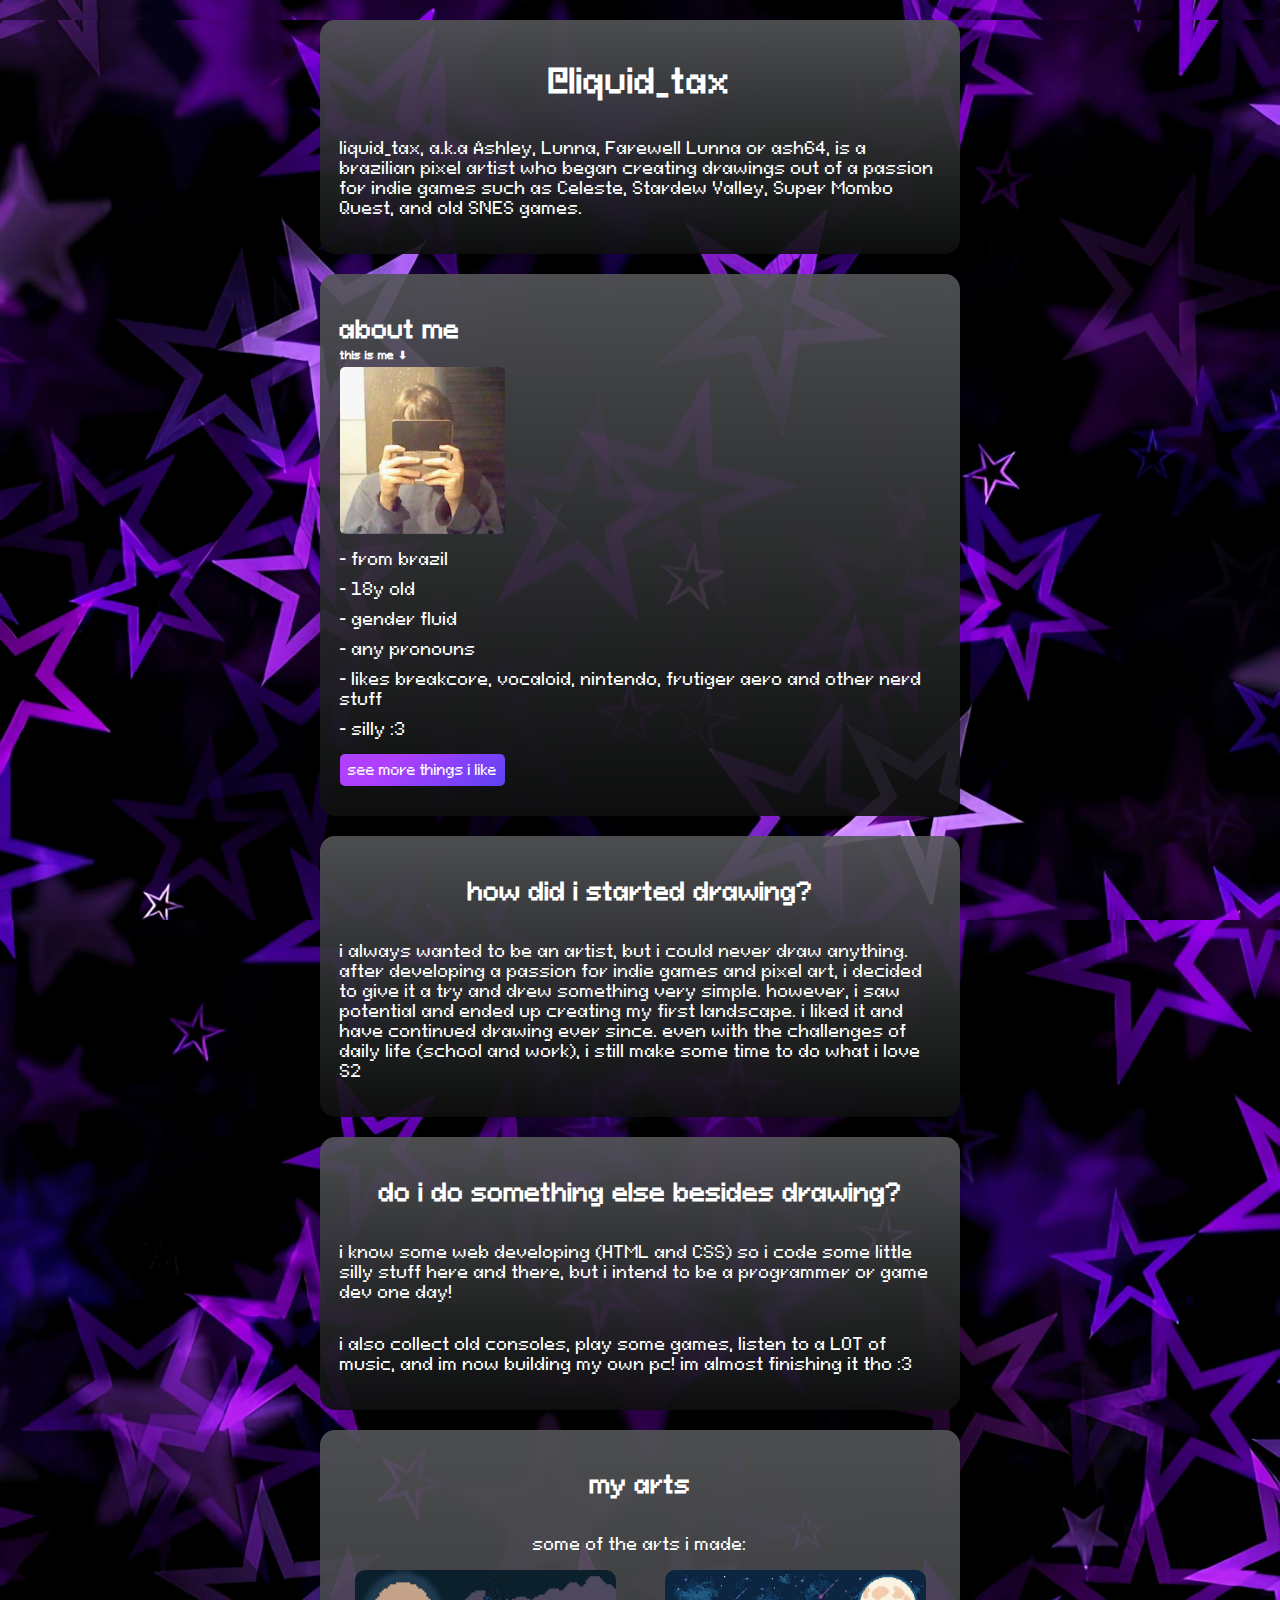
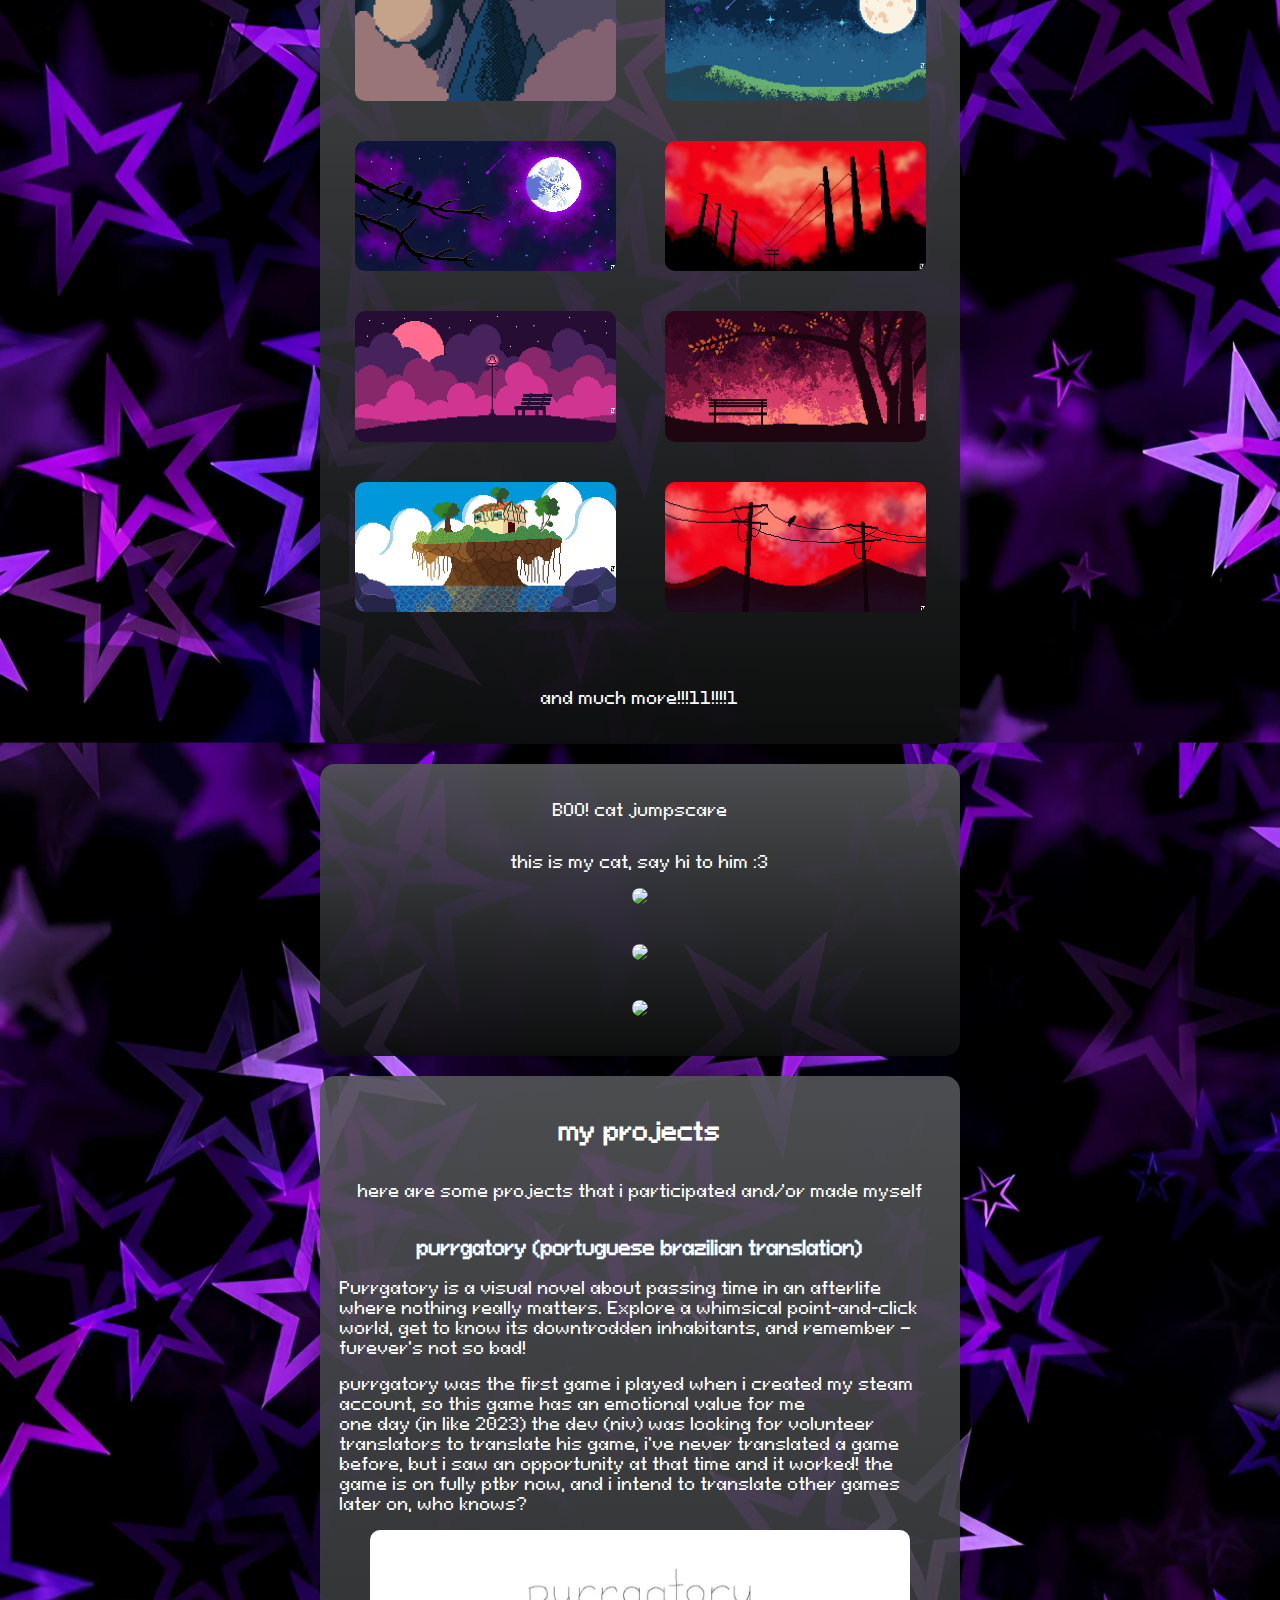
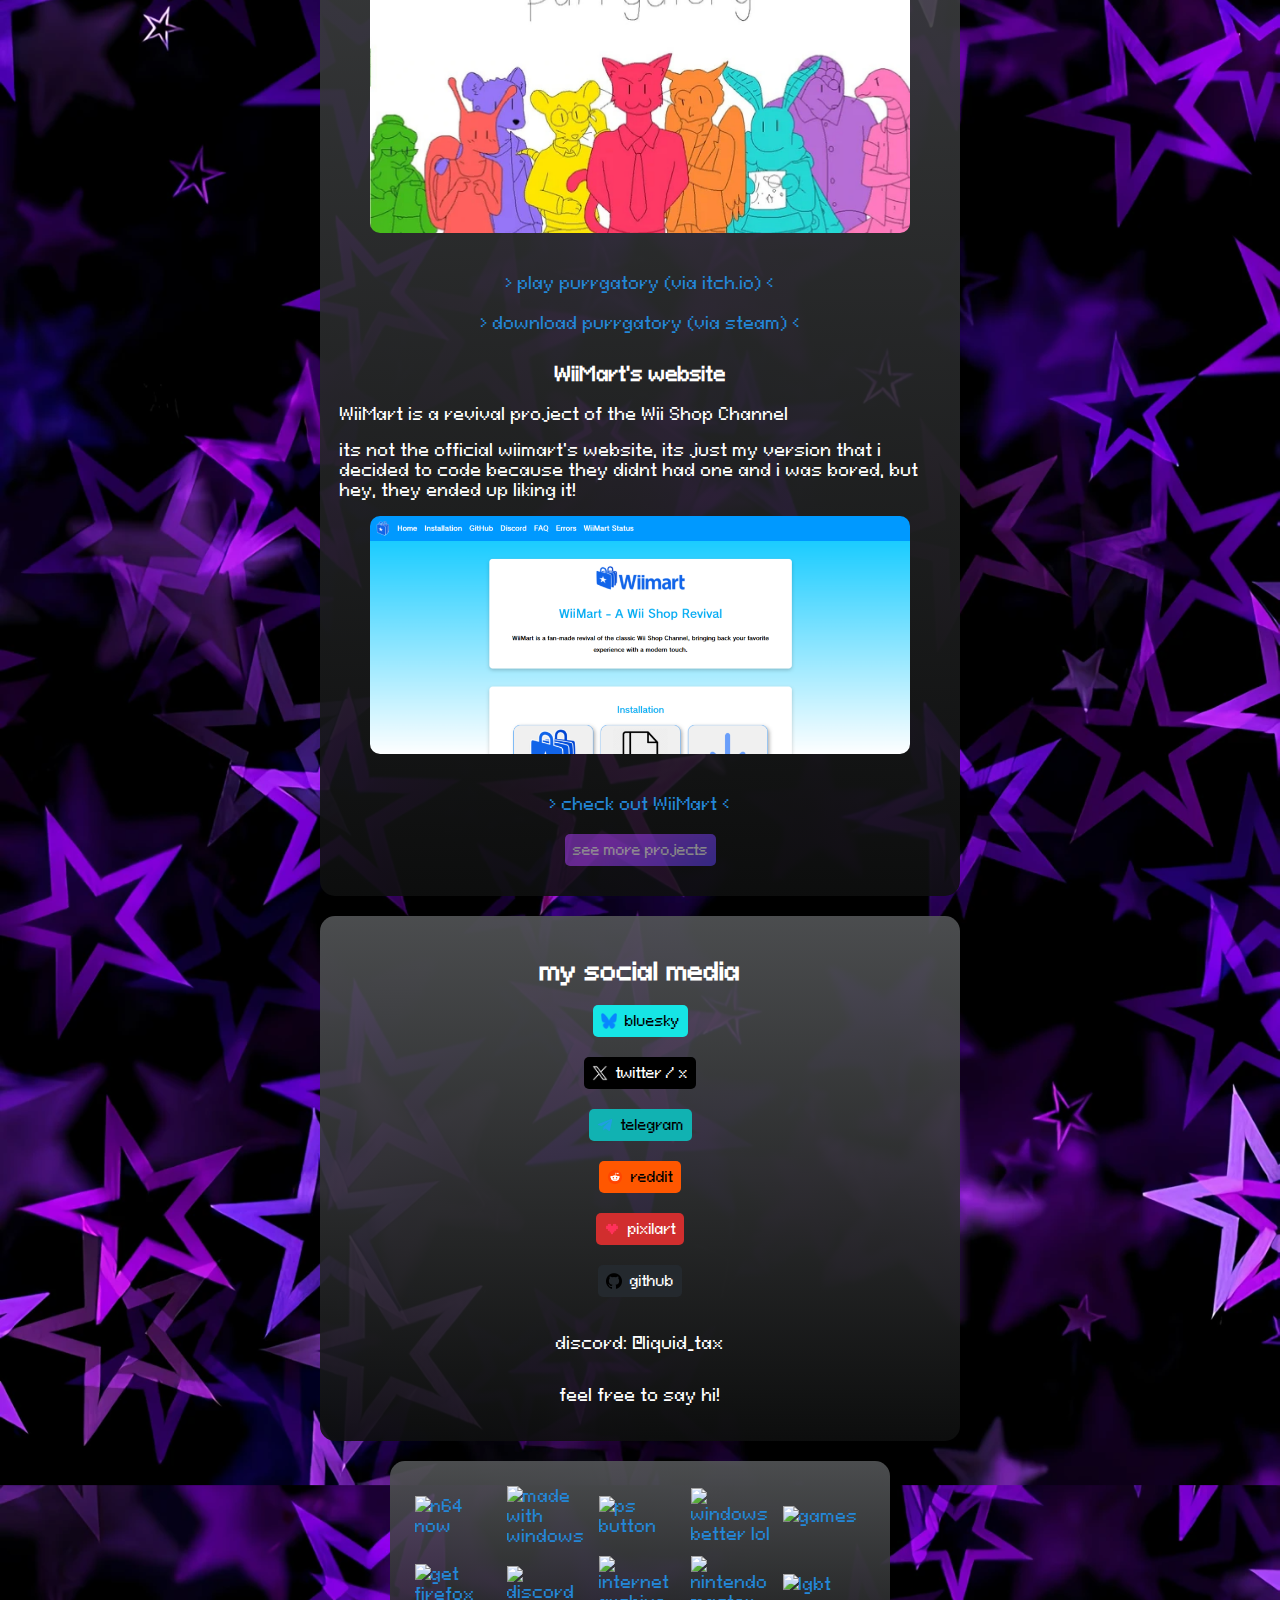
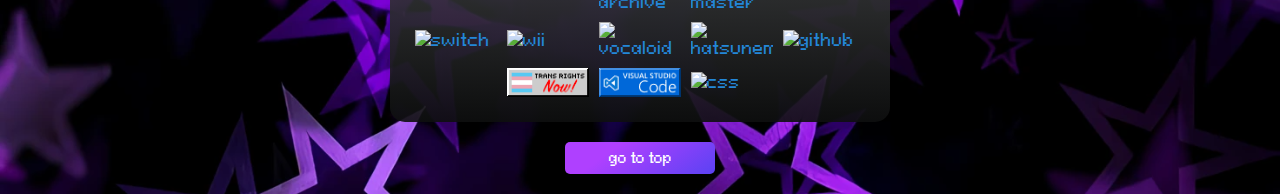
==== commit 4c8146be: "renamed main.html back to index.html" ====
--- a/index.html
+++ b/index.html
@@ -1,16 +1,15 @@
 <!DOCTYPE html>
 <html lang="pt-br">
-<head>
-    <meta charset="UTF-8">
-    <meta name="viewport" content="width=device-width, initial-scale=1.0">
-    <title>Ashley's portfolio</title>
-    <link rel="stylesheet" href="style.css">
-    <link rel="icon" href="images/favicon.ico" type="image/x-icon">
-    <meta name="description" content="my own portfolio, check it out">
-
-</head>
+    <head>
+        <meta charset="UTF-8">
+        <meta name="viewport" content="width=device-width, initial-scale=1.0">
+        <title>Ashley's portfolio</title>
+        <link rel="stylesheet" href="style.css">
+        <link rel="icon" href="images/favicon.ico" type="image/x-icon">
+        <meta name="description" content="Ashley's own portfolio, check it out">
+        <link rel="stylesheet" href="https://cdnjs.cloudflare.com/ajax/libs/font-awesome/6.5.1/css/all.min.css">
+    </head>
 <body>
-    <div class="container">
     <div class="cont-intro">
         <h1>@liquid_tax</h1>
         <p>liquid_tax, a.k.a Ashley, Lunna, Farewell Lunna or ash64, is a brazilian pixel artist who began creating drawings out of a passion for indie games such as Celeste, Stardew Valley, Super Mombo Quest, and old SNES games.</p>
@@ -19,14 +18,14 @@
     <div class="cont-aboutme">
         <h2>about me</h2>
         <h6>this is me  ⬇</h6>
-        <img src="images/liquid.webp">
+        <img src="images/liquid.png">
         <p>- from brazil</p>
         <p>- 18y old</p>
         <p>- gender fluid</p>
         <p>- any pronouns</p>
         <p>- likes breakcore, vocaloid, nintendo, frutiger aero and other nerd stuff</p>
         <p>- silly :3</p>
-        <a href="stuffilike/index.html"><button>see more things i like</button></a>
+        <a href="l/stuffilike.html"><button>see more things i like</button></a>
     </div>
 
     <div class="cont-howitstarted">
@@ -37,20 +36,21 @@
     <div class="cont-code">
         <h2>do i do something else besides drawing?</h2>
         <p>i know some web developing (HTML and CSS) so i code some little silly stuff here and there, but i intend to be a programmer or game dev one day!</p>
+        <p>i also collect old consoles, play some games, listen to a LOT of music, and im now building my own pc! im almost finishing it tho :3</p>
     </div>
 
     <div class="cont-arts">
         <h2>my arts</h2>
         <p>some of the arts i made:</p>
         <div class="arts-grid"> 
-            <img src="images/liquidtaxart_1.webp">
-            <img src="images/liquidtaxart_2.webp">
-            <img src="images/liquidtaxart_3.webp">
-            <img src="images/liquidtaxart_4.webp">
-            <img src="images/liquidtaxart_5.webp">
-            <img src="images/liquidtaxart_6.webp">
-            <img src="images/liquidtaxart_7.webp">
-            <img src="images/liquidtaxart_8.webp">
+            <img src="images/artdisplay/liquidtaxart_1.png">
+            <img src="images/artdisplay/liquidtaxart_2.png">
+            <img src="images/artdisplay/liquidtaxart_3.png">
+            <img src="images/artdisplay/liquidtaxart_4.png">
+            <img src="images/artdisplay/liquidtaxart_5.png">
+            <img src="images/artdisplay/liquidtaxart_6.png">
+            <img src="images/artdisplay/liquidtaxart_7.png">
+            <img src="images/artdisplay/liquidtaxart_8.png">
             <br>
         </div>
         <p>and much more!!!11!!!!1</p>
@@ -59,70 +59,88 @@
     <div class="cont-cat">
         <p>BOO! cat jumpscare</p>
         <p>this is my cat, say hi to him :3</p>
+
         <div class="cat-grid">
-        <img src="images/cat.webp">
-        <img src="images/cat2.webp">
-        <img src="images/cat3.webp">
+        <img src="images/cat/cat.png">
+        <img src="images/cat/cat2.png">
+        <img src="images/cat/cat3.png">
         </div>
     </div>
 
     <div class="cont-projects">
         <h2>my projects</h2>
         <p>here are some projects that i participated and/or made myself</p>
-            <div class="projects-pinble">
-                <h3>Pinble (game art display)</h3>
-                <p>Pinble is a casual game where you need to score as many points as possible before losing your balls (sus)<br>
-                In this game you will come across several stages with different mechanics and themes, as well as similar minigames that are played during the stages.</p>
-                <br>
-                <p>i was "hired" to make the pinble machine in pixel art, this is the machine :3</p>
-                <img src="images/projdisplay_pinble.webp"><br>
-                <a href="https://controlev.itch.io/pinble" target="_blank"> &gt; play Pinble &lt; </a>
-            </div>
 
-            <div class="projects-aliensplease">
-                <h3>Aliens, Please! (game assets)</h3>
-                <p>You have been hired to control the entry of aliens into Area 51, however, you will have to be aware of possible costumed invaders in this game inspired by Papers, Please</p>
-                <br>
-                <p>i participated with my friend to do this game on a game jam, she carried everything about coding, and i just made the game assts</p>
-                <img src="images/projdisplay_aliens.webp"><br>
-                <a href="https://cachorro-voador.itch.io/aliens-please" target="_blank"> &gt; play Aliens, Please! &lt; </a>
-            </div>
-        <a href="projects/index.html"><button>see more projects</button></a>
+        <div class="projects-purrgy">
+            <h3>purrgatory (portuguese brazilian translation)</h3>
+            <p>Purrgatory is a visual novel about passing time in an afterlife where nothing really matters. Explore a whimsical point-and-click world, get to know its downtrodden inhabitants, and remember — furever's not so bad!</p>
+            <p>purrgatory was the first game i played when i created my steam account, so this game has an emotional value for me<br>
+            one day (in like 2023) the dev (niv) was looking for volunteer translators to translate his game, i've never translated a game before, but i saw an opportunity at that time and it worked! the game is on fully ptbr now, and i intend to translate other games later on, who knows?</p>
+            <img src="images/projectdisplay/projdisplay_purrgy.png"><br>
+            <a href="https://nivrad00.itch.io/purrgatory" target="_blank"> &gt; play purrgatory (via itch.io) &lt; </a><br>
+            <a href="https://store.steampowered.com/app/1713610/Purrgatory/" target="_blank">&gt; download purrgatory (via steam) &lt; </a>
+        </div>
+
+        <div class="projects-wiimart">
+            <h3>WiiMart's website</h3>
+            <p>WiiMart is a revival project of the Wii Shop Channel</p>
+            <p>its not the official wiimart's website, its just my version that i decided to code because they didnt had one and i was bored, but hey, they ended up liking it!</p>
+            <img src="images/projectdisplay/projdisplay_wiimart.png"><br>
+            <a href="https://ashleytarifa.github.io/www-wiimart/main" target="_blank"> &gt; check out WiiMart &lt;</a>
+        </div>
+
+        <a href="l/projects.html"><button>see more projects</button></a>
     </div>
 
     <div class="cont-social">
         <h2>my social media</h2>
+        
         <div class="btn-bsk"><a href="https://bsky.app/profile/liquidtax.bsky.social" target="_blank">
             <button span class="icon"></span>bluesky</button>
-        </a></div>
+            </a>
+        </div>
+
         <br>
+
         <div class="btn-twt"><a href="https://x.com/liquid_tax" target="_blank">
             <button span class="icon"></span>twitter / x</button>
-        </a></div>
+            </a>
+        </div>
+
         <br>
+
         <div class="btn-tg"><a href="https://t.me/liquid_tax" target="_blank">
             <button span class="icon"></span>telegram</button>
-        </a></div>
+            </a>
+        </div>
+
         <br>
+
         <div class="btn-rd"><a href="https://www.reddit.com/user/liquidtax/" target="_blank">
             <button span class="icon"></span>reddit</button>
-        </a></div>
+            </a>
+        </div>
+
         <br>
+
         <div class="btn-px"><a href="https://www.pixilart.com/liquidtax" target="_blank">
             <button span class="icon"></span>pixilart</button>
-        </a></div>
+            </a>
+        </div>
+
         <br>
+
         <div class="btn-gh"><a href="https://github.com/ashleytarifa" target="_blank">
             <button span class="icon"></span>github</button>
-        </a></div>
+            </a>
+        </div>
+
         <br>
-        <p>main discord: @liquid_tax</p>
+
+        <p>discord: @liquid_tax</p>
         <p>feel free to say hi!</p>
-        <a href="games/games.html"><button>add me on games :3</button></a>
+
         </div>
-    </div>
-
-    <div>
     </div>
 
     <div class="boxes">
@@ -141,15 +159,13 @@
         <img src="https://cyber.dabamos.de/88x31/vocaloid.gif" alt="vocaloid">
         <img src="https://cyber.dabamos.de/88x31/hatsunemiku1.gif" alt="hatsunemiku">
         <img src="https://cyber.dabamos.de/88x31/github-check.gif" alt="github">
-        <img src="/images/TransRightsNow.png" alt="trans rights">
-        <img src="/images/vscbutton.gif" alt="vscode">
+        <img src="images/boxes/TransRightsNow.png" alt="trans rights">
+        <img src="images/boxes/vscbutton.gif" alt="vscode">
         <img src="https://cyber.dabamos.de/88x31/cssdif.gif" alt="css">
     </div>
 
-    <button id="backToTop" title="Go to top">Go to Top</button>
-
+    <button id="backToTop" title="go to top">go to top</button>
     <div class="blank">.</div>
-
     <script src="script.js"></script>
 </body>
 </html>--- a/style.css
+++ b/style.css
@@ -27,7 +27,7 @@
     margin: 0;
     padding: 0;
     height: 100%;
-    background-image: url(images/bg.webp);
+    background-image: url(images/bg.png);
     background-size: 100%;
     font-family: "Pixeloid Sans", sans-serif;
 }
@@ -108,6 +108,7 @@
 }
 
 .cont-stuffilike img {
+    width: 80%;
     border-radius: 5px;
 }
 
@@ -135,6 +136,7 @@
     font-family: "Pixeloid Sans", sans-serif;
 }
 
+
 #backToTop {
     cursor: pointer;
     background-image: linear-gradient(144deg, var(--btn-gradient-start) 30%, var(--btn-gradient-end) 100%);
@@ -158,7 +160,7 @@
     color: var(--b);
     transition-duration: 0.4s;
     font-family: "Pixeloid Sans", sans-serif;
-    background-image: url('/images/icon_bluesky.png');
+    background-image: url('images/icons/icon_bluesky.png');
     background-repeat: no-repeat;
     background-size: 16px 16px;
     background-position: 8px center;
@@ -175,7 +177,7 @@
     color: var(--b);
     transition-duration: 0.4s;
     font-family: "Pixeloid Sans", sans-serif;
-    background-image: url('/images/icon_telegram.webp');
+    background-image: url('images/icons/icon_telegram.png');
     background-repeat: no-repeat;
     background-size: 16px 16px;
     background-position: 8px center;
@@ -192,7 +194,7 @@
     color: var(--b);
     transition-duration: 0.4s;
     font-family: "Pixeloid Sans", sans-serif;
-    background-image: url('/images/icon_reddit.png');
+    background-image: url('images/icons/icon_reddit.png');
     background-repeat: no-repeat;
     background-size: 16px 16px;
     background-position: 8px center;
@@ -209,7 +211,7 @@
     color: var(--w);
     transition-duration: 0.4s;
     font-family: "Pixeloid Sans", sans-serif;
-    background-image: url('/images/icon_pixilart.png');
+    background-image: url('images/icons/icon_pixilart.png');
     background-repeat: no-repeat;
     background-size: 16px 16px;
     background-position: 8px center;
@@ -226,7 +228,7 @@
     color: var(--w);
     transition-duration: 0.4s;
     font-family: "Pixeloid Sans", sans-serif;
-    background-image: url('/images/icon_github.png');
+    background-image: url('images/icons/icon_github.png');
     background-repeat: no-repeat;
     background-size: 16px 16px;
     background-position: 8px center;
@@ -243,7 +245,7 @@
     color: var(--w);
     transition-duration: 0.4s;
     font-family: "Pixeloid Sans", sans-serif;
-    background-image: url('/images/icon_twitter.png');
+    background-image: url('images/icons/icon_twitter.png');
     background-repeat: no-repeat;
     background-size: 16px 16px;
     background-position: 8px center;
